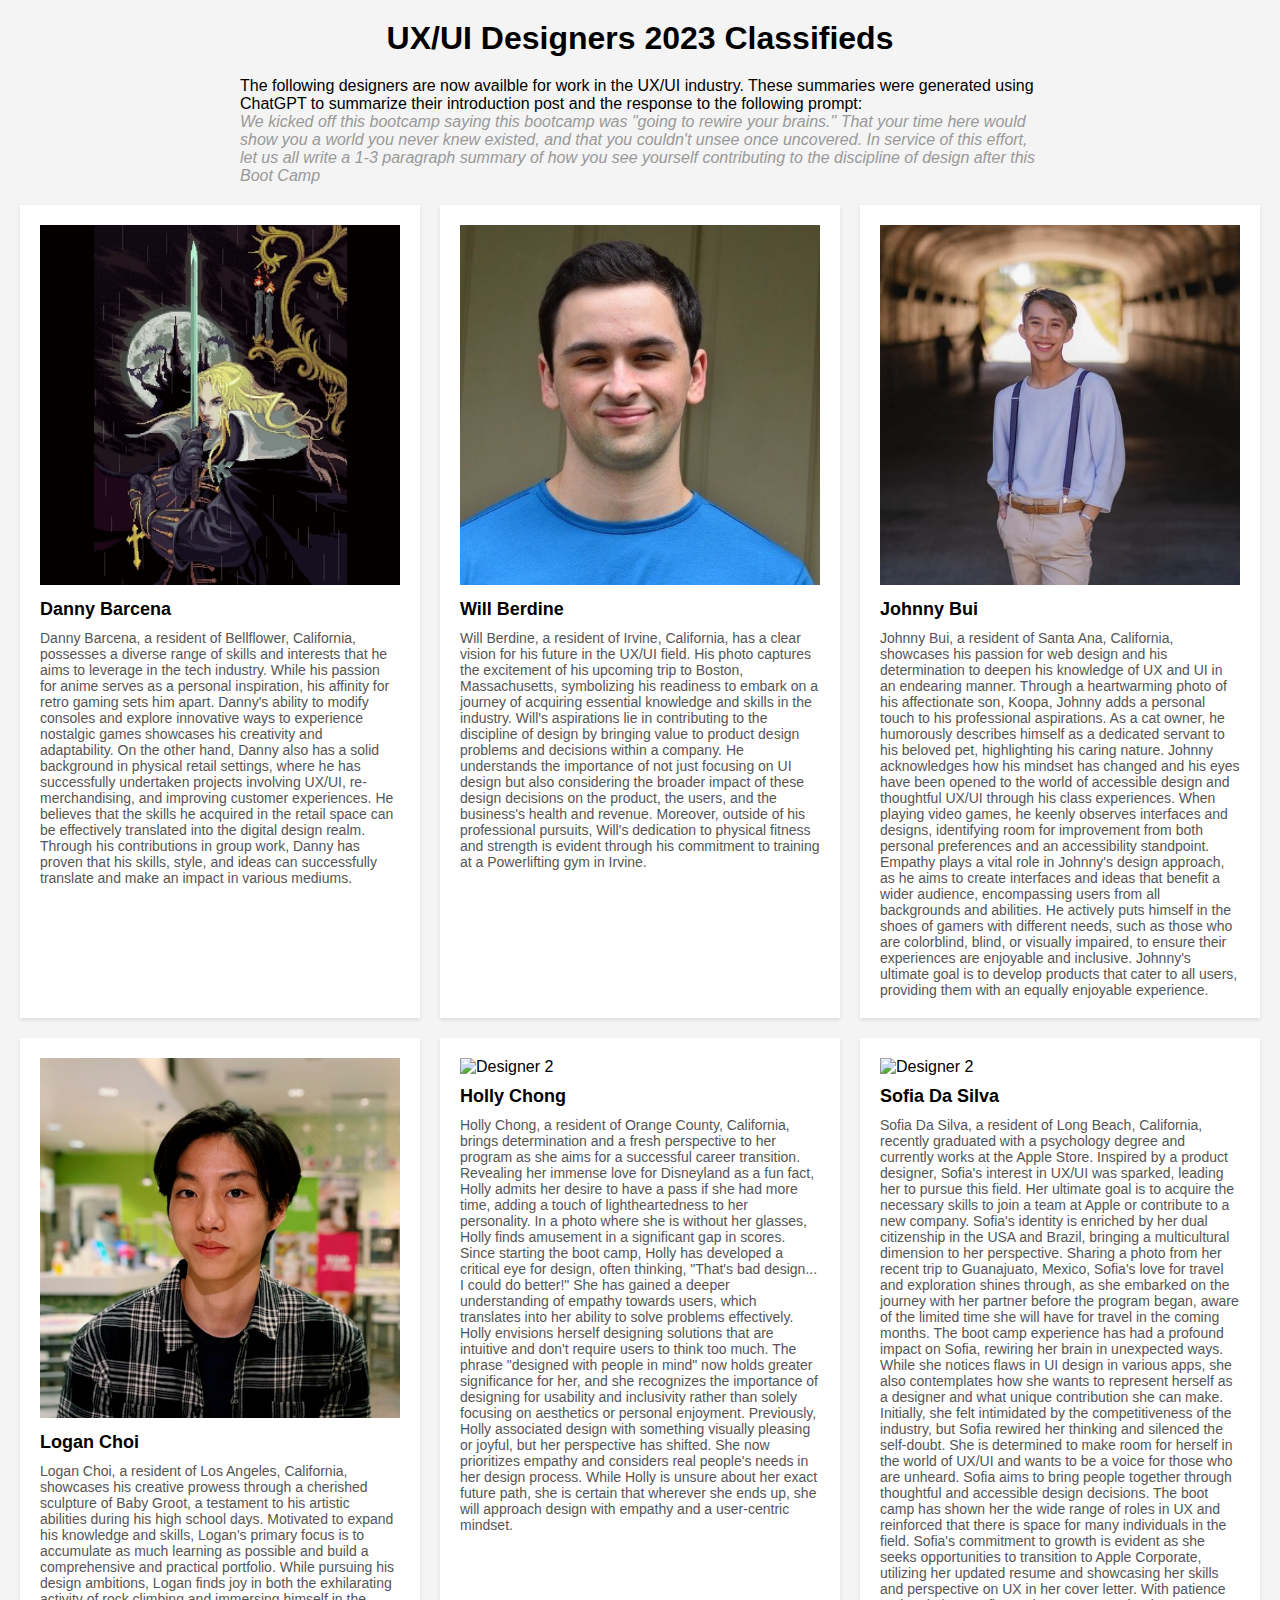
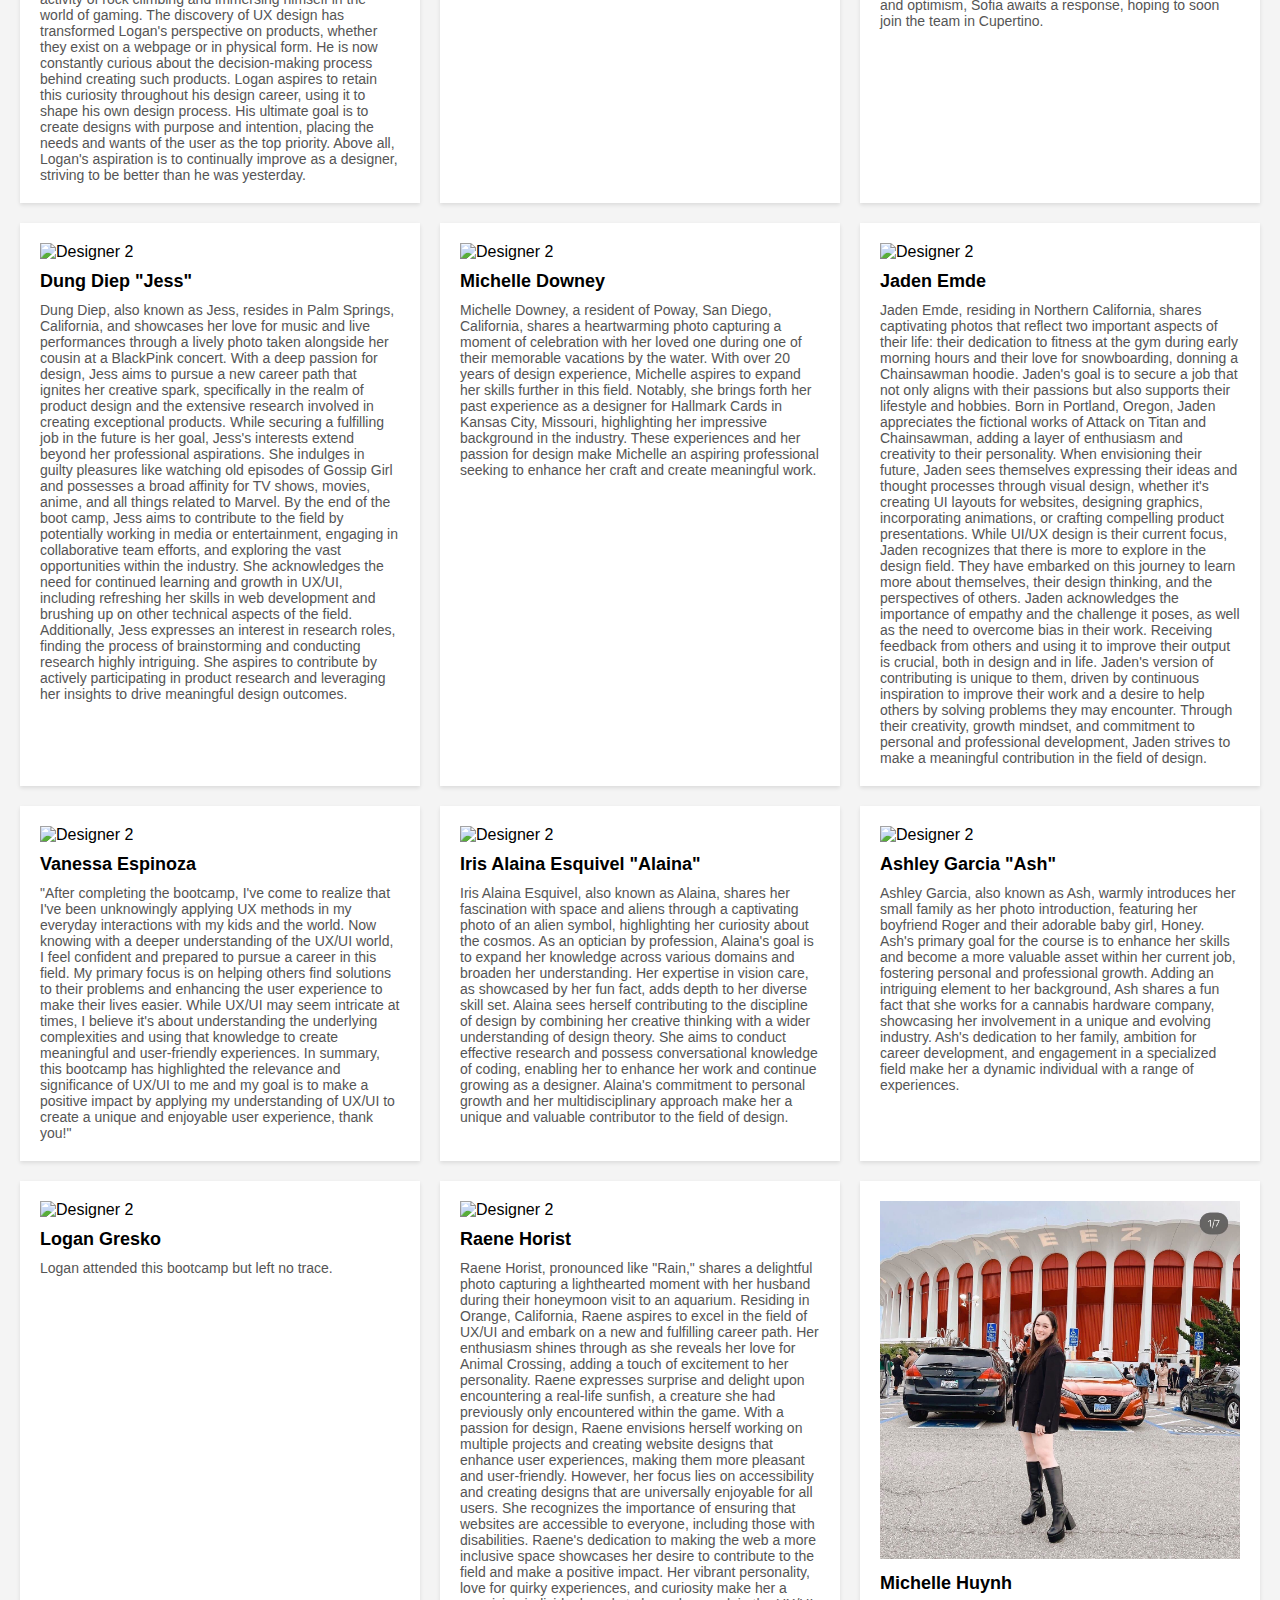
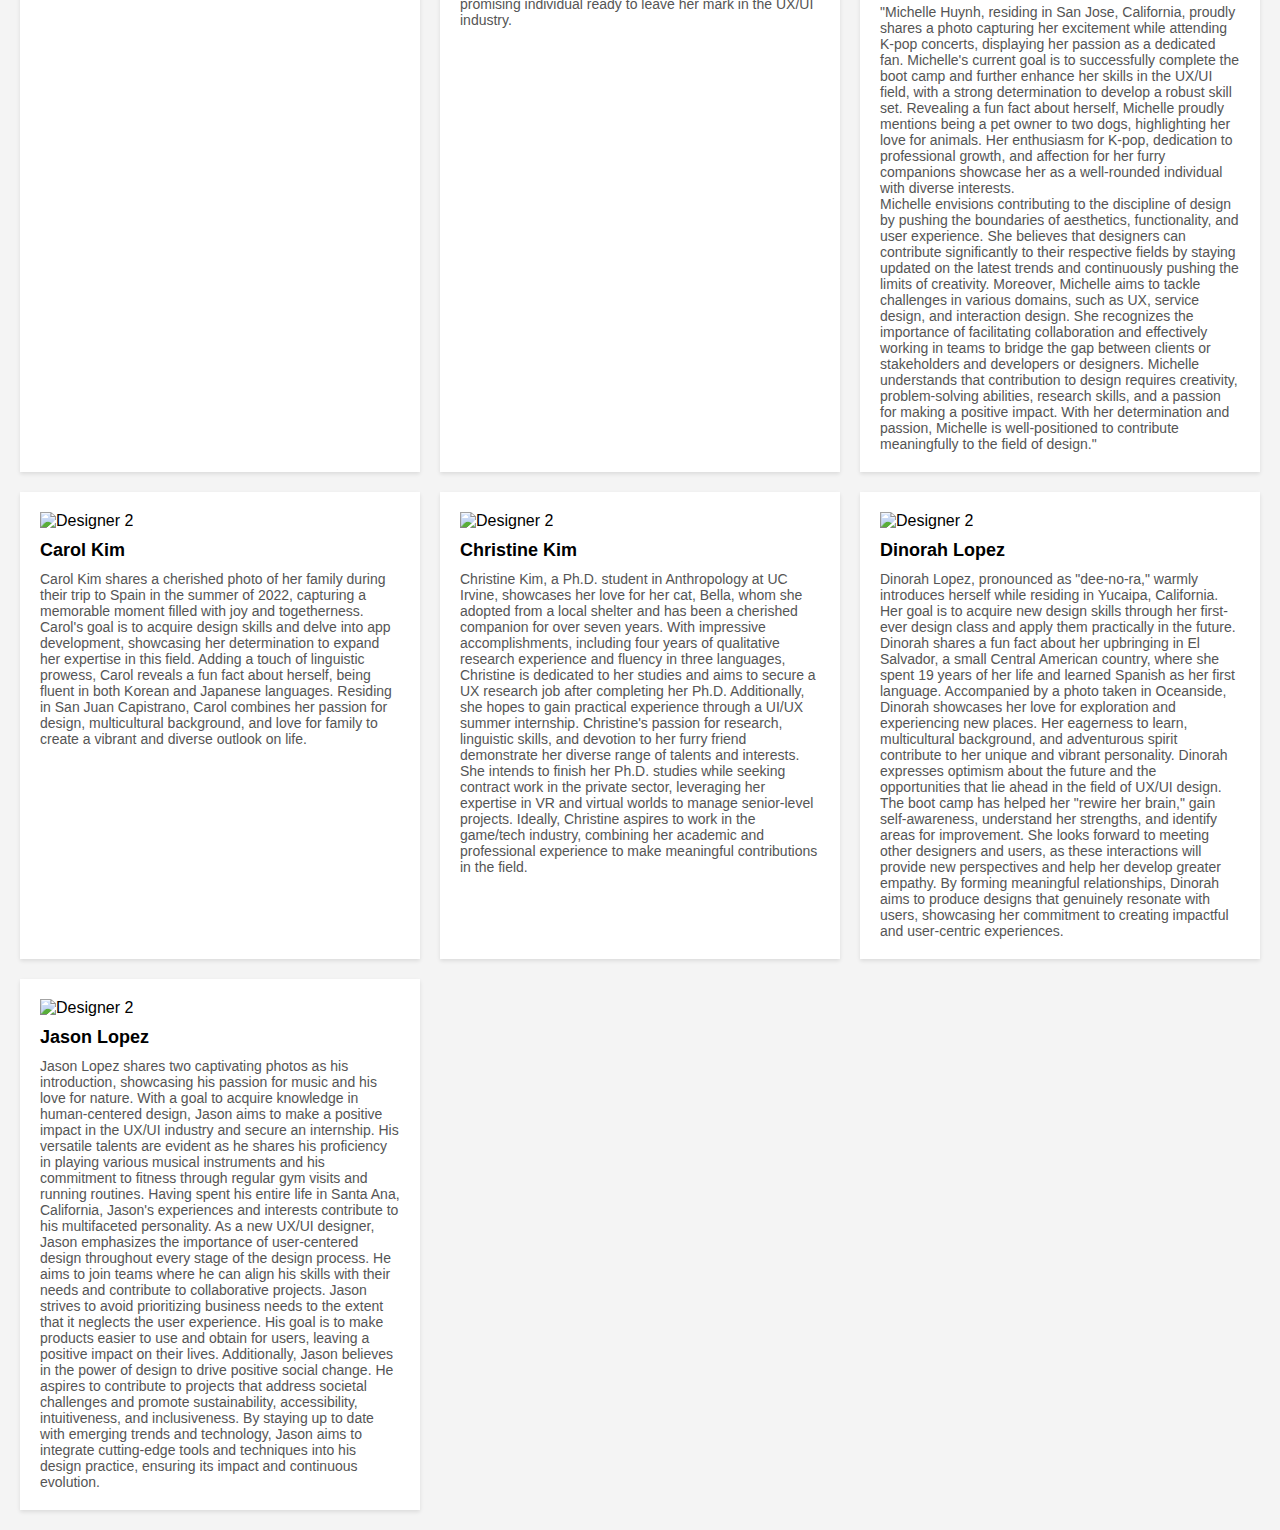
==== graduation-classifieds/index.html @ 35d1db4f "classifieds init" ====
<!DOCTYPE html>
<html>

<head>
    <title>New Designers Classifieds</title>
    <link rel="stylesheet" type="text/css" href="css/styles.css">
</head>

<body>
    <div class="classifieds">
        <h1>UX/UI Designers 2023 Classifieds</h1>
        <p>The following designers are now availble for work in the UX/UI industry. These summaries were generated using ChatGPT to summarize their introduction post and the response to the following prompt: </p>
        <blockquote>We kicked off this bootcamp saying this bootcamp was "going to rewire your brains." That your time here would show you a world you never knew existed, and that you couldn't unsee once uncovered.
            In service of this effort, let us all write a 1-3 paragraph summary of how you see yourself contributing to the discipline of design after this Boot Camp</blockquote>
        <div class="postings">
            <!-- Posting 1 -->
            <div class="posting">
                <img src="images/danny_b.jpeg" alt="Designer 1">
                <h2>Danny Barcena</h2>
                <p>Danny Barcena, a resident of Bellflower, California, possesses a diverse range of skills and
                    interests that he aims to leverage in the tech industry. While his passion for anime serves as a
                    personal inspiration, his affinity for retro gaming sets him apart. Danny's ability to modify
                    consoles and explore innovative ways to experience nostalgic games showcases his creativity and
                    adaptability. On the other hand, Danny also has a solid background in physical retail settings,
                    where he has successfully undertaken projects involving UX/UI, re-merchandising, and improving
                    customer experiences. He believes that the skills he acquired in the retail space can be effectively
                    translated into the digital design realm. Through his contributions in group work, Danny has proven
                    that his skills, style, and ideas can successfully translate and make an impact in various mediums.
                </p>
            </div>

            <!-- Posting 2 -->
            <div class="posting">
                <img src="images/277303609_10215877028798277_8106487892606312249_n.jpg" alt="Designer 2">
                <h2>Will Berdine </h2>
                <p>Will Berdine, a resident of Irvine, California, has a clear vision for his future in the UX/UI field.
                    His photo captures the excitement of his upcoming trip to Boston, Massachusetts, symbolizing his
                    readiness to embark on a journey of acquiring essential knowledge and skills in the industry. Will's
                    aspirations lie in contributing to the discipline of design by bringing value to product design
                    problems and decisions within a company. He understands the importance of not just focusing on UI
                    design but also considering the broader impact of these design decisions on the product, the users,
                    and the business's health and revenue. Moreover, outside of his professional pursuits, Will's
                    dedication to physical fitness and strength is evident through his commitment to training at a
                    Powerlifting gym in Irvine.</p>
            </div>

            <!-- Posting 2 -->
            <div class="posting">
                <img src="images/T04E3N8SAMA-U04L1NP69NU-a7b68cfb042e-512.jpeg" alt="Designer 2">
                <h2>Johnny Bui </h2>
                <p>Johnny Bui, a resident of Santa Ana, California, showcases his passion for web design and his
                    determination to deepen his knowledge of UX and UI in an endearing manner. Through a heartwarming
                    photo of his affectionate son, Koopa, Johnny adds a personal touch to his professional aspirations.
                    As a cat owner, he humorously describes himself as a dedicated servant to his beloved pet,
                    highlighting his caring nature. Johnny acknowledges how his mindset has changed and his eyes have
                    been opened to the world of accessible design and thoughtful UX/UI through his class experiences.
                    When playing video games, he keenly observes interfaces and designs, identifying room for
                    improvement from both personal preferences and an accessibility standpoint. Empathy plays a vital
                    role in Johnny's design approach, as he aims to create interfaces and ideas that benefit a wider
                    audience, encompassing users from all backgrounds and abilities. He actively puts himself in the
                    shoes of gamers with different needs, such as those who are colorblind, blind, or visually impaired,
                    to ensure their experiences are enjoyable and inclusive. Johnny's ultimate goal is to develop
                    products that cater to all users, providing them with an equally enjoyable experience.</p>
            </div>

            <!-- Posting  -->
            <div class="posting">
                <img src="images/logan_c.png" alt="Designer 2">
                <h2>Logan Choi </h2>
                <p>Logan Choi, a resident of Los Angeles, California, showcases his creative prowess through a cherished
                    sculpture of Baby Groot, a testament to his artistic abilities during his high school days.
                    Motivated to expand his knowledge and skills, Logan's primary focus is to accumulate as much
                    learning as possible and build a comprehensive and practical portfolio. While pursuing his design
                    ambitions, Logan finds joy in both the exhilarating activity of rock climbing and immersing himself
                    in the world of gaming. The discovery of UX design has transformed Logan's perspective on products,
                    whether they exist on a webpage or in physical form. He is now constantly curious about the
                    decision-making process behind creating such products. Logan aspires to retain this curiosity
                    throughout his design career, using it to shape his own design process. His ultimate goal is to
                    create designs with purpose and intention, placing the needs and wants of the user as the top
                    priority. Above all, Logan's aspiration is to continually improve as a designer, striving to be
                    better than he was yesterday.</p>
            </div>

            <!-- Posting  -->
            <div class="posting">
                <img src="https://ca.slack-edge.com/T04E3N8SAMA-U04J8SL0A6R-ae75e822c2b2-512" alt="Designer 2">
                <h2>Holly Chong </h2>
                <p>Holly Chong, a resident of Orange County, California, brings determination and a fresh perspective to
                    her program as she aims for a successful career transition. Revealing her immense love for
                    Disneyland as a fun fact, Holly admits her desire to have a pass if she had more time, adding a
                    touch of lightheartedness to her personality. In a photo where she is without her glasses, Holly
                    finds amusement in a significant gap in scores. Since starting the boot camp, Holly has developed a
                    critical eye for design, often thinking, "That's bad design... I could do better!" She has gained a
                    deeper understanding of empathy towards users, which translates into her ability to solve problems
                    effectively. Holly envisions herself designing solutions that are intuitive and don't require users
                    to think too much. The phrase "designed with people in mind" now holds greater significance for her,
                    and she recognizes the importance of designing for usability and inclusivity rather than solely
                    focusing on aesthetics or personal enjoyment. Previously, Holly associated design with something
                    visually pleasing or joyful, but her perspective has shifted. She now prioritizes empathy and
                    considers real people's needs in her design process. While Holly is unsure about her exact future
                    path, she is certain that wherever she ends up, she will approach design with empathy and a
                    user-centric mindset.</p>
            </div>

            <!-- Posting  -->
            <div class="posting">
                <img src="https://ca.slack-edge.com/T04E3N8SAMA-U04K5Q2E2Q6-4d43edca8fbd-512" alt="Designer 2">
                <h2>Sofia Da Silva </h2>
                <p>Sofia Da Silva, a resident of Long Beach, California, recently graduated with a psychology degree and
                    currently works at the Apple Store. Inspired by a product designer, Sofia's interest in UX/UI was
                    sparked, leading her to pursue this field. Her ultimate goal is to acquire the necessary skills to
                    join a team at Apple or contribute to a new company. Sofia's identity is enriched by her dual
                    citizenship in the USA and Brazil, bringing a multicultural dimension to her perspective. Sharing a
                    photo from her recent trip to Guanajuato, Mexico, Sofia's love for travel and exploration shines
                    through, as she embarked on the journey with her partner before the program began, aware of the
                    limited time she will have for travel in the coming months. The boot camp experience has had a
                    profound impact on Sofia, rewiring her brain in unexpected ways. While she notices flaws in UI
                    design in various apps, she also contemplates how she wants to represent herself as a designer and
                    what unique contribution she can make. Initially, she felt intimidated by the competitiveness of the
                    industry, but Sofia rewired her thinking and silenced the self-doubt. She is determined to make room
                    for herself in the world of UX/UI and wants to be a voice for those who are unheard. Sofia aims to
                    bring people together through thoughtful and accessible design decisions. The boot camp has shown
                    her the wide range of roles in UX and reinforced that there is space for many individuals in the
                    field. Sofia's commitment to growth is evident as she seeks opportunities to transition to Apple
                    Corporate, utilizing her updated resume and showcasing her skills and perspective on UX in her cover
                    letter. With patience and optimism, Sofia awaits a response, hoping to soon join the team in
                    Cupertino.</p>
            </div>


            <!-- Posting  -->
            <div class="posting">
                <img src="https://ca.slack-edge.com/T04E3N8SAMA-U04K1M2N5EF-02f72b51a0a2-512" alt="Designer 2">
                <h2>Dung Diep "Jess" </h2>
                <p>Dung Diep, also known as Jess, resides in Palm Springs, California, and showcases her love for music
                    and live performances through a lively photo taken alongside her cousin at a BlackPink concert. With
                    a deep passion for design, Jess aims to pursue a new career path that ignites her creative spark,
                    specifically in the realm of product design and the extensive research involved in creating
                    exceptional products. While securing a fulfilling job in the future is her goal, Jess's interests
                    extend beyond her professional aspirations. She indulges in guilty pleasures like watching old
                    episodes of Gossip Girl and possesses a broad affinity for TV shows, movies, anime, and all things
                    related to Marvel. By the end of the boot camp, Jess aims to contribute to the field by potentially
                    working in media or entertainment, engaging in collaborative team efforts, and exploring the vast
                    opportunities within the industry. She acknowledges the need for continued learning and growth in
                    UX/UI, including refreshing her skills in web development and brushing up on other technical aspects
                    of the field. Additionally, Jess expresses an interest in research roles, finding the process of
                    brainstorming and conducting research highly intriguing. She aspires to contribute by actively
                    participating in product research and leveraging her insights to drive meaningful design outcomes.
                </p>
            </div>

            <!-- Posting  -->
            <div class="posting">
                <img src="https://ca.slack-edge.com/T04E3N8SAMA-U04KEK867GC-ade0d4ac8176-512" alt="Designer 2">
                <h2>Michelle Downey </h2>
                <p>Michelle Downey, a resident of Poway, San Diego, California, shares a heartwarming photo capturing a
                    moment of celebration with her loved one during one of their memorable vacations by the water. With
                    over 20 years of design experience, Michelle aspires to expand her skills further in this field.
                    Notably, she brings forth her past experience as a designer for Hallmark Cards in Kansas City,
                    Missouri, highlighting her impressive background in the industry. These experiences and her passion
                    for design make Michelle an aspiring professional seeking to enhance her craft and create meaningful
                    work.
                </p>
            </div>

            <!-- Posting  -->
            <div class="posting">
                <img src="https://ca.slack-edge.com/T04E3N8SAMA-U04L25Q82JU-8d16ee8a842a-512" alt="Designer 2">
                <h2>Jaden Emde </h2>
                <p>Jaden Emde, residing in Northern California, shares captivating photos that reflect two important
                    aspects of their life: their dedication to fitness at the gym during early morning hours and their
                    love for snowboarding, donning a Chainsawman hoodie. Jaden's goal is to secure a job that not only
                    aligns with their passions but also supports their lifestyle and hobbies. Born in Portland, Oregon,
                    Jaden appreciates the fictional works of Attack on Titan and Chainsawman, adding a layer of
                    enthusiasm and creativity to their personality. When envisioning their future, Jaden sees themselves
                    expressing their ideas and thought processes through visual design, whether it's creating UI layouts
                    for websites, designing graphics, incorporating animations, or crafting compelling product
                    presentations. While UI/UX design is their current focus, Jaden recognizes that there is more to
                    explore in the design field. They have embarked on this journey to learn more about themselves,
                    their design thinking, and the perspectives of others. Jaden acknowledges the importance of empathy
                    and the challenge it poses, as well as the need to overcome bias in their work. Receiving feedback
                    from others and using it to improve their output is crucial, both in design and in life. Jaden's
                    version of contributing is unique to them, driven by continuous inspiration to improve their work
                    and a desire to help others by solving problems they may encounter. Through their creativity, growth
                    mindset, and commitment to personal and professional development, Jaden strives to make a meaningful
                    contribution in the field of design.
                </p>
            </div>

            <!-- Posting  -->
            <div class="posting">
                <img src="https://ca.slack-edge.com/T04E3N8SAMA-U04JWG0NSTZ-383a62764132-512" alt="Designer 2">
                <h2>Vanessa Espinoza </h2>
                <p>"After completing the bootcamp, I've come to realize that I've been unknowingly applying UX methods
                    in my everyday interactions with my kids and the world. Now knowing with a deeper understanding of
                    the UX/UI world, I feel confident and prepared to pursue a career in this field.
                    My primary focus is on helping others find solutions to their problems and enhancing the user
                    experience to make their lives easier. While UX/UI may seem intricate at times, I believe it's about
                    understanding the underlying complexities and using that knowledge to create meaningful and
                    user-friendly experiences.
                    In summary, this bootcamp has highlighted the relevance and significance of UX/UI to me and my goal
                    is to make a positive impact by applying my understanding of UX/UI to create a unique and enjoyable
                    user experience, thank you!"
                </p>
            </div>


            <!-- Posting  -->
            <div class="posting">
                <img src="https://ca.slack-edge.com/T04E3N8SAMA-U04JGKLJQJF-4f21c5ea0a7f-512" alt="Designer 2">
                <h2>Iris Alaina Esquivel "Alaina"</h2>
                <p>Iris Alaina Esquivel, also known as Alaina, shares her fascination with space and aliens through a
                    captivating photo of an alien symbol, highlighting her curiosity about the cosmos. As an optician by
                    profession, Alaina's goal is to expand her knowledge across various domains and broaden her
                    understanding. Her expertise in vision care, as showcased by her fun fact, adds depth to her diverse
                    skill set. Alaina sees herself contributing to the discipline of design by combining her creative
                    thinking with a wider understanding of design theory. She aims to conduct effective research and
                    possess conversational knowledge of coding, enabling her to enhance her work and continue growing as
                    a designer. Alaina's commitment to personal growth and her multidisciplinary approach make her a
                    unique and valuable contributor to the field of design.
                </p>
            </div>


            <!-- Posting  -->
            <div class="posting">
                <img src="https://ca.slack-edge.com/T04E3N8SAMA-U04JJSY3C66-8ae5c54b9aad-512" alt="Designer 2">
                <h2>Ashley Garcia "Ash"</h2>
                <p>Ashley Garcia, also known as Ash, warmly introduces her small family as her photo introduction,
                    featuring her boyfriend Roger and their adorable baby girl, Honey. Ash's primary goal for the course
                    is to enhance her skills and become a more valuable asset within her current job, fostering personal
                    and professional growth. Adding an intriguing element to her background, Ash shares a fun fact that
                    she works for a cannabis hardware company, showcasing her involvement in a unique and evolving
                    industry. Ash's dedication to her family, ambition for career development, and engagement in a
                    specialized field make her a dynamic individual with a range of experiences.
                </p>
            </div>



            <!-- Posting  -->
            <div class="posting">
                <img src="https://ca.slack-edge.com/T04E3N8SAMA-U04JZKR2V1U-ge1b0edd1169-512" alt="Designer 2">
                <h2>Logan Gresko </h2>
                <p>Logan attended this bootcamp but left no trace.
                </p>
            </div>


            <!-- Posting  -->
            <div class="posting">
                <img src="https://ca.slack-edge.com/T04E3N8SAMA-U04JN89GXJ9-27b93a1d5408-512" alt="Designer 2">
                <h2>Raene Horist </h2>
                <p>Raene Horist, pronounced like "Rain," shares a delightful photo capturing a lighthearted moment with
                    her husband during their honeymoon visit to an aquarium. Residing in Orange, California, Raene
                    aspires to excel in the field of UX/UI and embark on a new and fulfilling career path. Her
                    enthusiasm shines through as she reveals her love for Animal Crossing, adding a touch of excitement
                    to her personality. Raene expresses surprise and delight upon encountering a real-life sunfish, a
                    creature she had previously only encountered within the game. With a passion for design, Raene
                    envisions herself working on multiple projects and creating website designs that enhance user
                    experiences, making them more pleasant and user-friendly. However, her focus lies on accessibility
                    and creating designs that are universally enjoyable for all users. She recognizes the importance of
                    ensuring that websites are accessible to everyone, including those with disabilities. Raene's
                    dedication to making the web a more inclusive space showcases her desire to contribute to the field
                    and make a positive impact. Her vibrant personality, love for quirky experiences, and curiosity make
                    her a promising individual ready to leave her mark in the UX/UI industry.
                </p>
            </div>


            <!-- Posting  -->
            <div class="posting">
                <img src="images/michelle_h.jpeg" alt="Designer 2">
                <h2>Michelle Huynh </h2>
                <p>"Michelle Huynh, residing in San Jose, California, proudly shares a photo capturing her excitement
                    while attending K-pop concerts, displaying her passion as a dedicated fan. Michelle's current goal
                    is to successfully complete the boot camp and further enhance her skills in the UX/UI field, with a
                    strong determination to develop a robust skill set. Revealing a fun fact about herself, Michelle
                    proudly mentions being a pet owner to two dogs, highlighting her love for animals. Her enthusiasm
                    for K-pop, dedication to professional growth, and affection for her furry companions showcase her as
                    a well-rounded individual with diverse interests.</p>

                <p>Michelle envisions contributing to the discipline of design by pushing the boundaries of aesthetics,
                    functionality, and user experience. She believes that designers can contribute significantly to
                    their respective fields by staying updated on the latest trends and continuously pushing the limits
                    of creativity. Moreover, Michelle aims to tackle challenges in various domains, such as UX, service
                    design, and interaction design. She recognizes the importance of facilitating collaboration and
                    effectively working in teams to bridge the gap between clients or stakeholders and developers or
                    designers. Michelle understands that contribution to design requires creativity, problem-solving
                    abilities, research skills, and a passion for making a positive impact. With her determination and
                    passion, Michelle is well-positioned to contribute meaningfully to the field of design."
                </p>
            </div>


            <!-- Posting  -->
            <div class="posting">
                <img src="https://ca.slack-edge.com/T04E3N8SAMA-U04K675HVT5-786a3790fe21-512" alt="Designer 2">
                <h2>Carol Kim </h2>
                <p>Carol Kim shares a cherished photo of her family during their trip to Spain in the summer of 2022,
                    capturing a memorable moment filled with joy and togetherness. Carol's goal is to acquire design
                    skills and delve into app development, showcasing her determination to expand her expertise in this
                    field. Adding a touch of linguistic prowess, Carol reveals a fun fact about herself, being fluent in
                    both Korean and Japanese languages. Residing in San Juan Capistrano, Carol combines her passion for
                    design, multicultural background, and love for family to create a vibrant and diverse outlook on
                    life.
                </p>
            </div>



            <!-- Posting  -->
            <div class="posting">
                <img src="https://ca.slack-edge.com/T04E3N8SAMA-U04JJ2UURT8-3aeec0cf629c-512" alt="Designer 2">
                <h2>Christine Kim </h2>
                <p>Christine Kim, a Ph.D. student in Anthropology at UC Irvine, showcases her love for her cat, Bella,
                    whom she adopted from a local shelter and has been a cherished companion for over seven years. With
                    impressive accomplishments, including four years of qualitative research experience and fluency in
                    three languages, Christine is dedicated to her studies and aims to secure a UX research job after
                    completing her Ph.D. Additionally, she hopes to gain practical experience through a UI/UX summer
                    internship. Christine's passion for research, linguistic skills, and devotion to her furry friend
                    demonstrate her diverse range of talents and interests. She intends to finish her Ph.D. studies
                    while seeking contract work in the private sector, leveraging her expertise in VR and virtual worlds
                    to manage senior-level projects. Ideally, Christine aspires to work in the game/tech industry,
                    combining her academic and professional experience to make meaningful contributions in the field.
                </p>
            </div>


            <!-- Posting  -->
            <div class="posting">
                <img src="https://ca.slack-edge.com/T04E3N8SAMA-U04J52XUWP8-412720629a4e-512" alt="Designer 2">
                <h2>Dinorah Lopez </h2>
                <p>Dinorah Lopez, pronounced as "dee-no-ra," warmly introduces herself while residing in Yucaipa,
                    California. Her goal is to acquire new design skills through her first-ever design class and apply
                    them practically in the future. Dinorah shares a fun fact about her upbringing in El Salvador, a
                    small Central American country, where she spent 19 years of her life and learned Spanish as her
                    first language. Accompanied by a photo taken in Oceanside, Dinorah showcases her love for
                    exploration and experiencing new places. Her eagerness to learn, multicultural background, and
                    adventurous spirit contribute to her unique and vibrant personality. Dinorah expresses optimism
                    about the future and the opportunities that lie ahead in the field of UX/UI design. The boot camp
                    has helped her "rewire her brain," gain self-awareness, understand her strengths, and identify areas
                    for improvement. She looks forward to meeting other designers and users, as these interactions will
                    provide new perspectives and help her develop greater empathy. By forming meaningful relationships,
                    Dinorah aims to produce designs that genuinely resonate with users, showcasing her commitment to
                    creating impactful and user-centric experiences.
                </p>
            </div>

             <!-- Posting  -->
             <div class="posting">
                <img src="https://ca.slack-edge.com/T04E3N8SAMA-U04JBR4E5U3-babae0b5ad58-512" alt="Designer 2">
                <h2>Jason Lopez </h2>
                <p>Jason Lopez shares two captivating photos as his introduction, showcasing his passion for music and his love for nature. With a goal to acquire knowledge in human-centered design, Jason aims to make a positive impact in the UX/UI industry and secure an internship. His versatile talents are evident as he shares his proficiency in playing various musical instruments and his commitment to fitness through regular gym visits and running routines. Having spent his entire life in Santa Ana, California, Jason's experiences and interests contribute to his multifaceted personality. As a new UX/UI designer, Jason emphasizes the importance of user-centered design throughout every stage of the design process. He aims to join teams where he can align his skills with their needs and contribute to collaborative projects. Jason strives to avoid prioritizing business needs to the extent that it neglects the user experience. His goal is to make products easier to use and obtain for users, leaving a positive impact on their lives. Additionally, Jason believes in the power of design to drive positive social change. He aspires to contribute to projects that address societal challenges and promote sustainability, accessibility, intuitiveness, and inclusiveness. By staying up to date with emerging trends and technology, Jason aims to integrate cutting-edge tools and techniques into his design practice, ensuring its impact and continuous evolution.
                </p>
            </div>


            <!-- Repeat the above structure for the remaining postings -->

        </div>
    </div>
</body>

</html>
---- graduation-classifieds/css/styles.css ----
/* Reset default margin and padding */
body, h1, h2, p {
    margin: 0;
    padding: 0;
  }
  
  /* Styling for the classified section */
  .classifieds {
    max-width: 1400px;
    margin: 0 auto;
    padding: 20px;
    font-family: Arial, sans-serif;
    background-color: #f4f4f4;
  }

  .classifieds p,blockquote {
    max-width: 800px;
    text-align: left;
    margin: 0 auto;
    
  }

  blockquote {
      color:#999;
      font-style:italic;
      padding-bottom:20px;
  }
  
  h1 {
    text-align: center;
    margin-bottom: 20px;
  }
  
  .postings {
    display: grid;
    grid-template-columns: repeat(auto-fill, minmax(300px, 1fr));
    grid-gap: 20px;
  }
  
  .posting {
    background-color: #ffffff;
    padding: 20px;
    box-shadow: 0 2px 4px rgba(0, 0, 0, 0.1);
  }
  
  .posting img {
    max-width: 100%;
    height: auto;
    margin-bottom: 10px;
  }
  
  .posting h2 {
    font-size: 18px;
    margin-bottom: 10px;
  }
  
  .posting p {
    text-align:left;
    padding:0;
    font-size: 14px;
    color: #555555;
  }
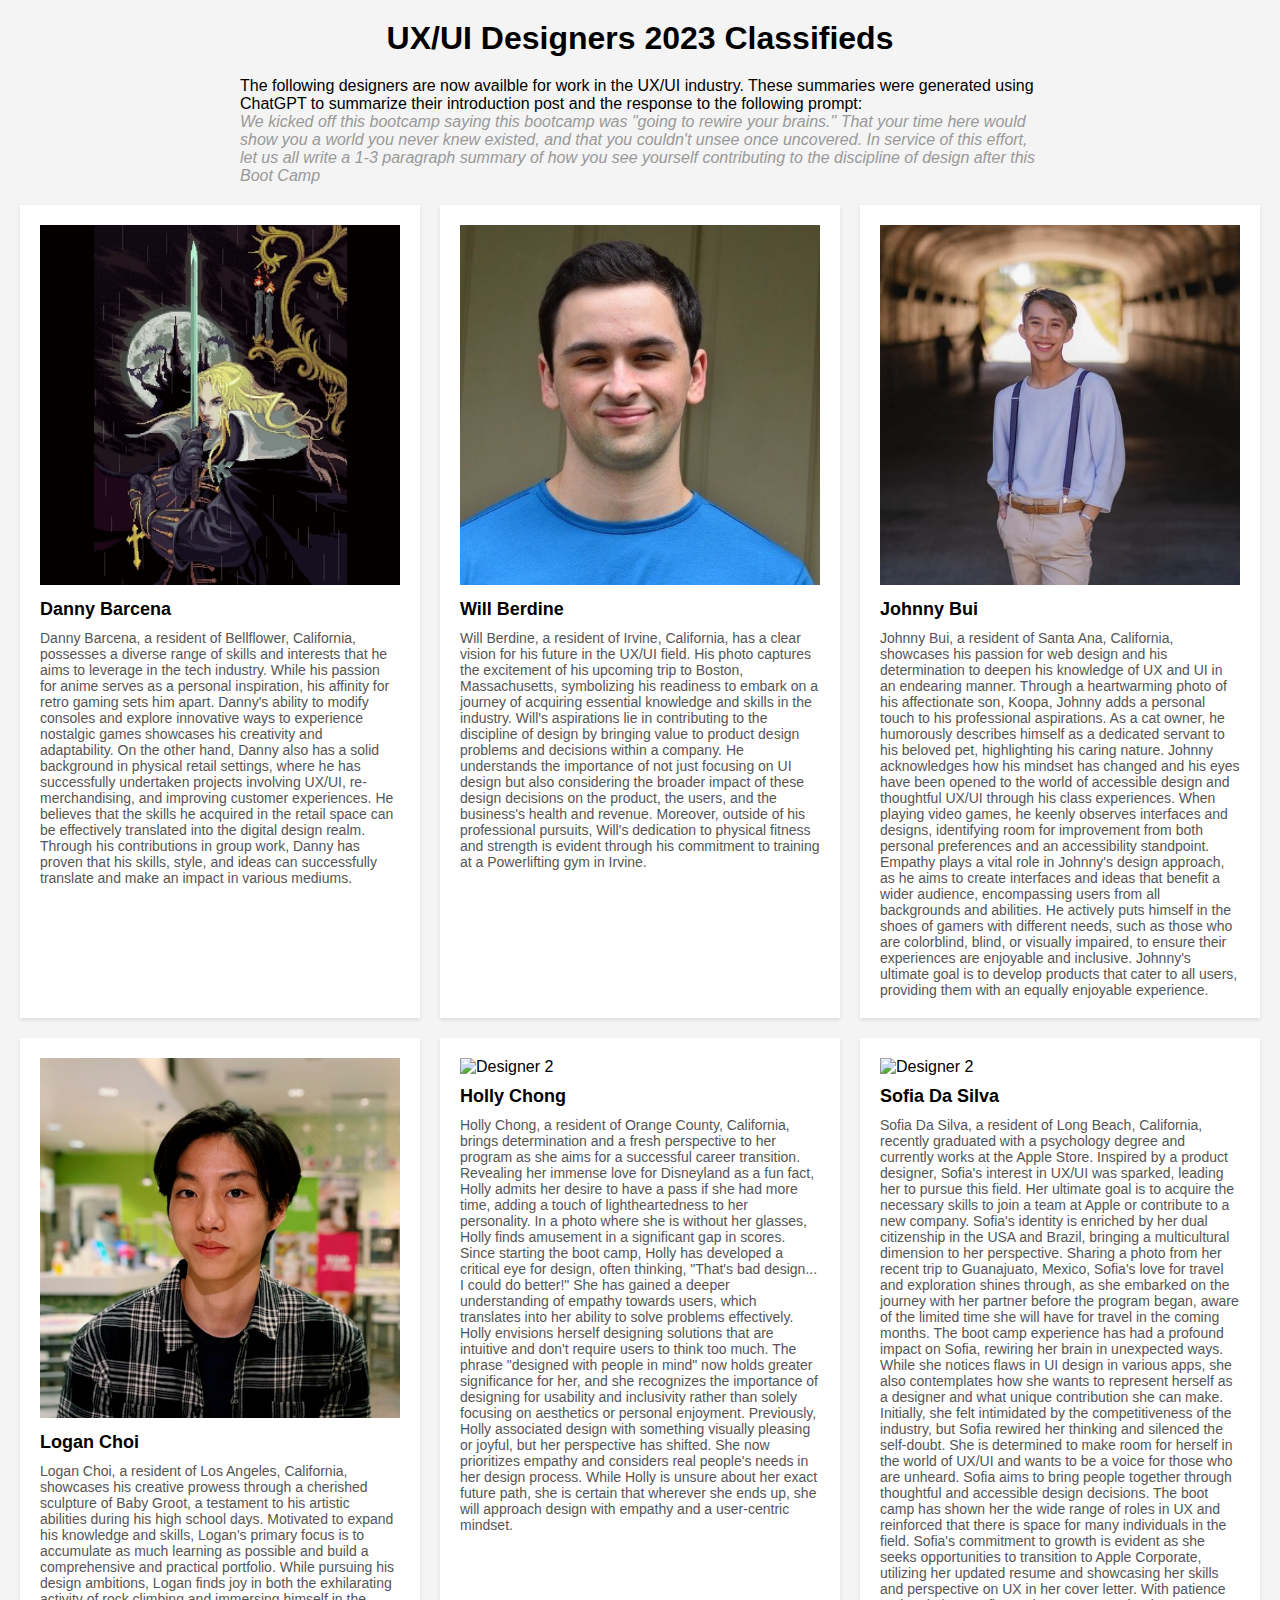
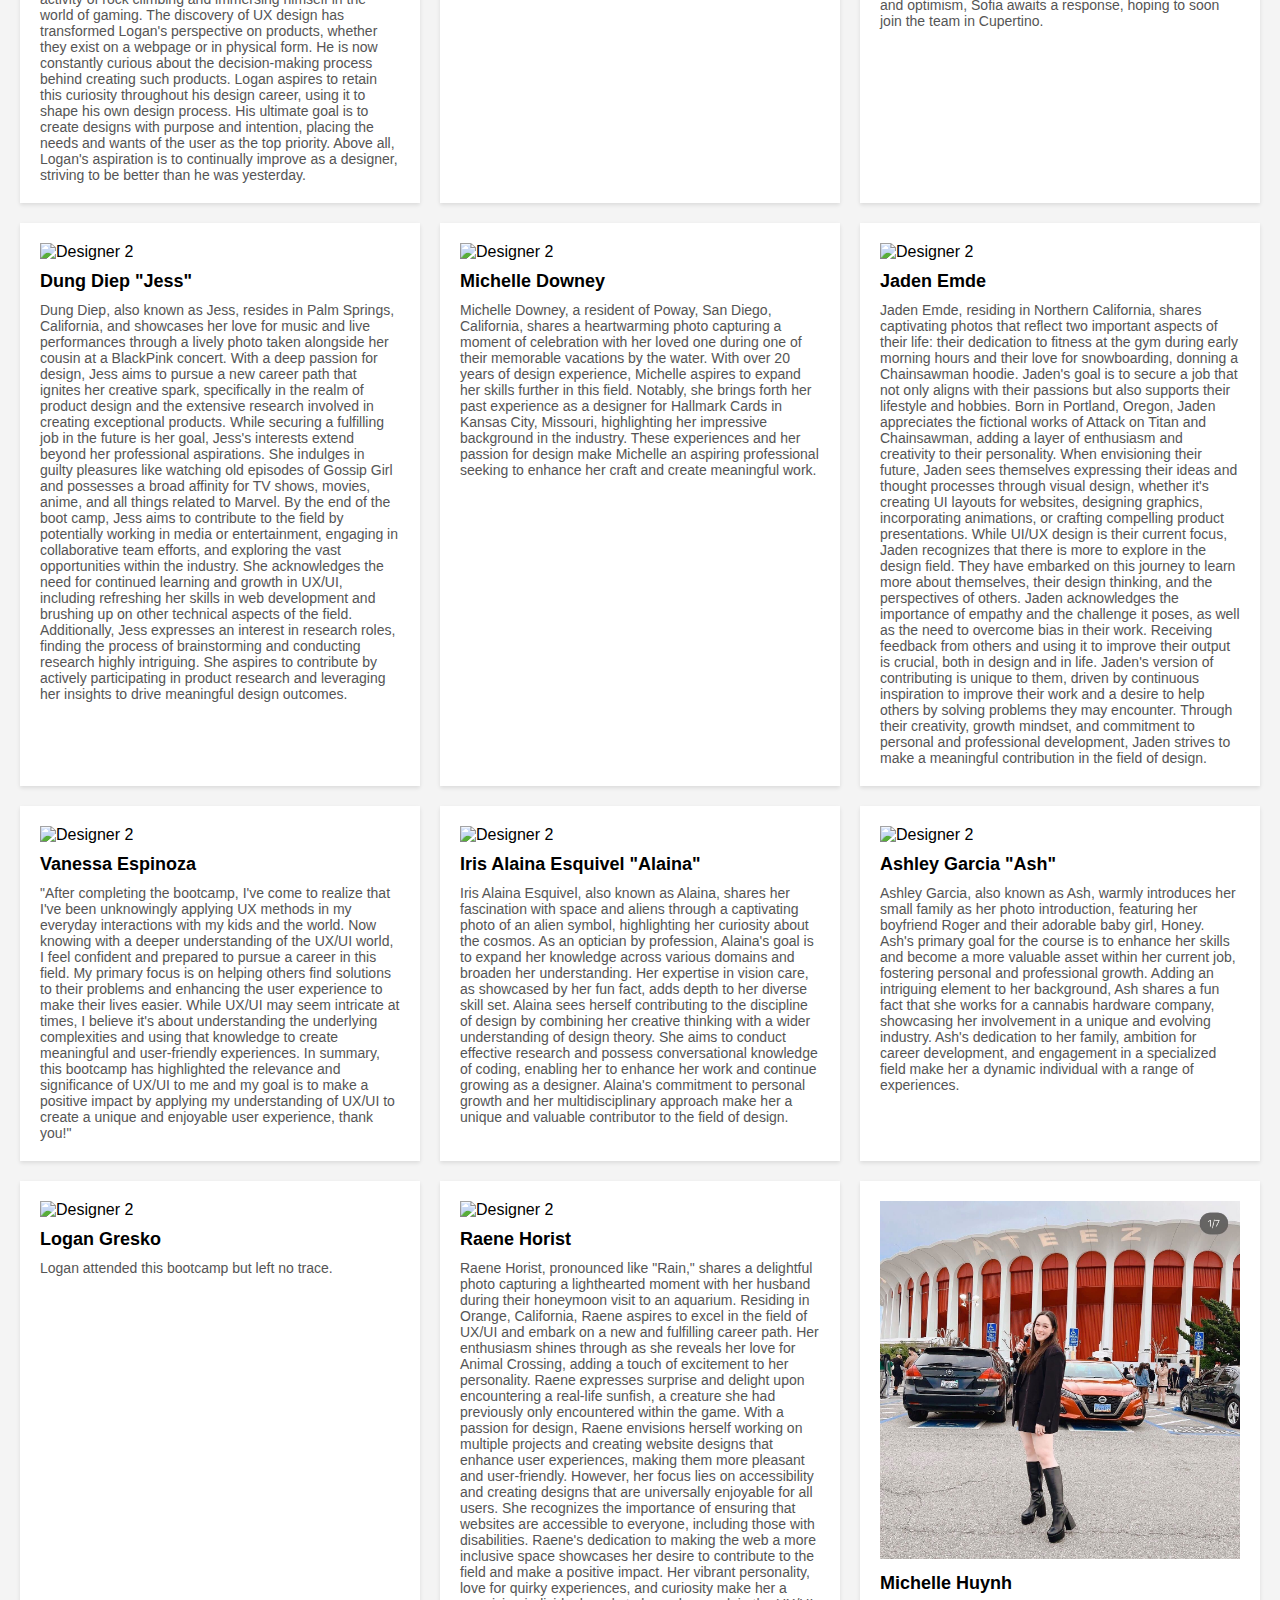
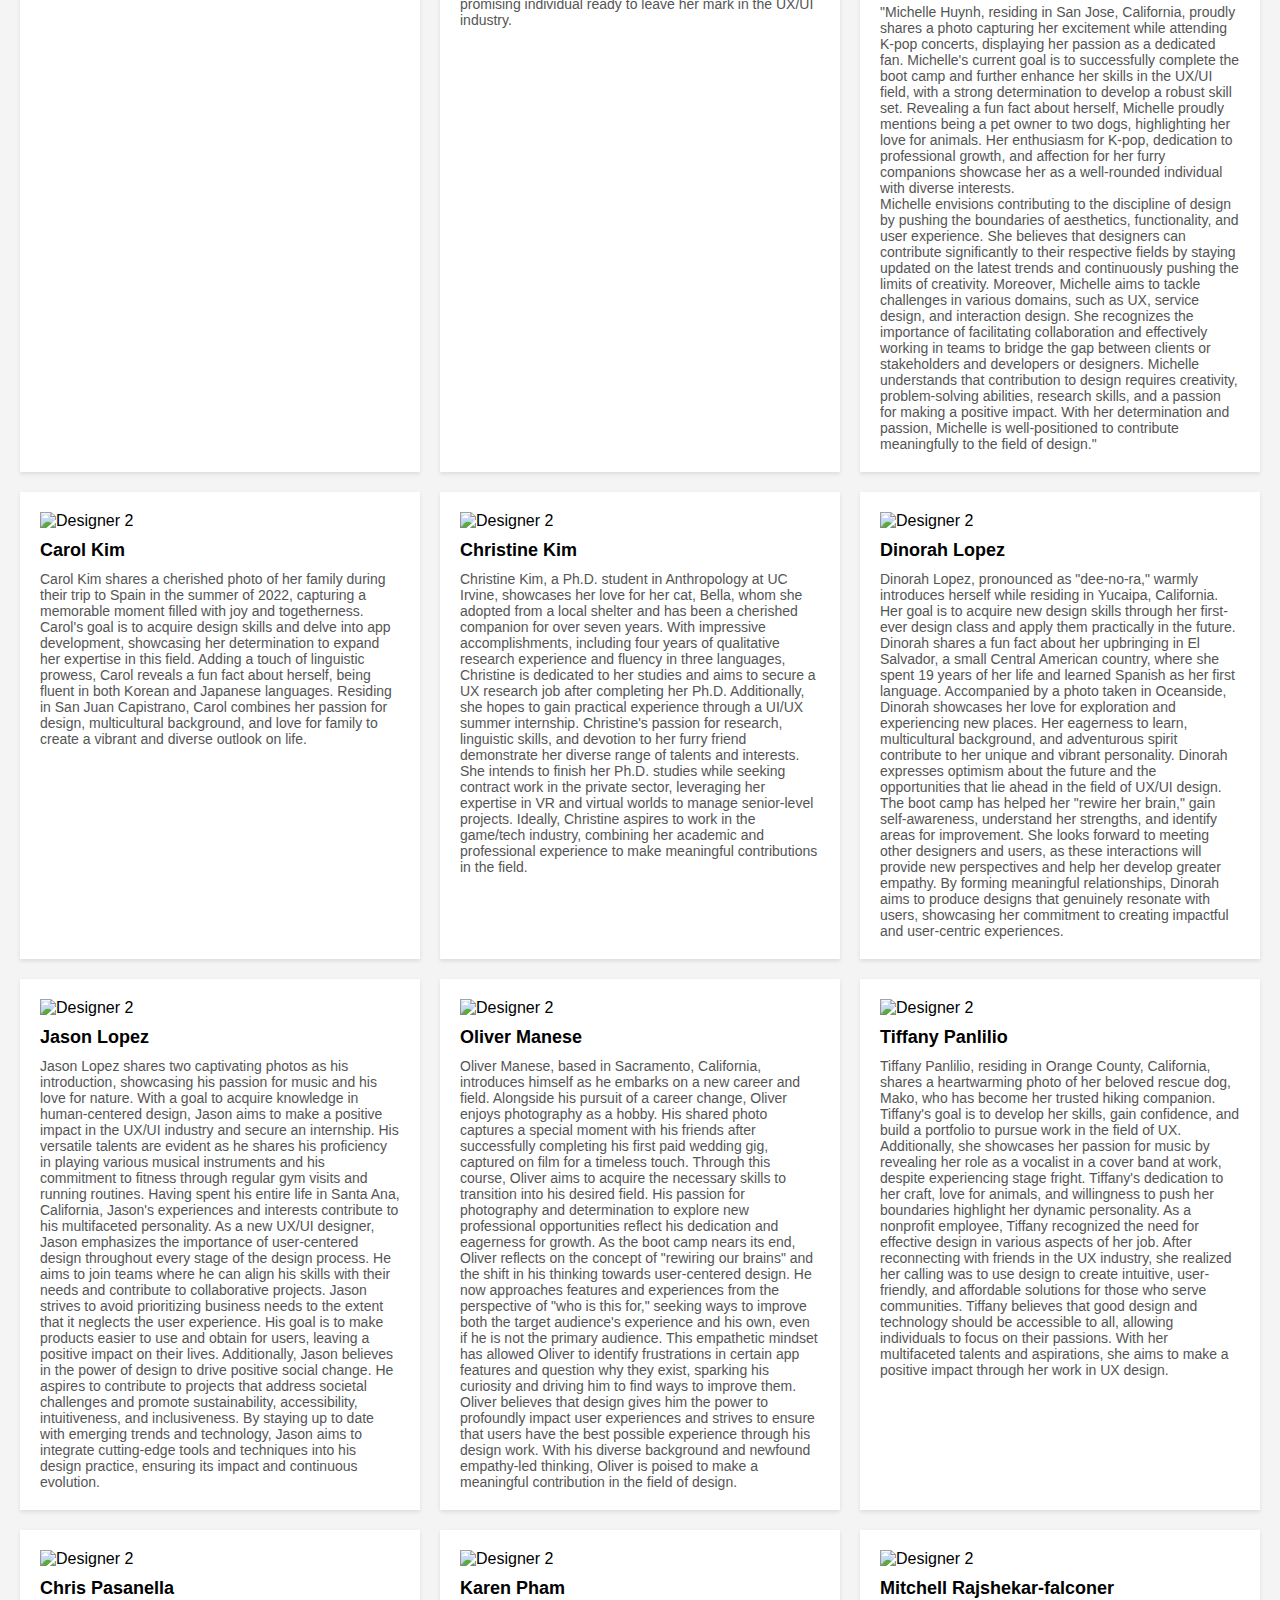
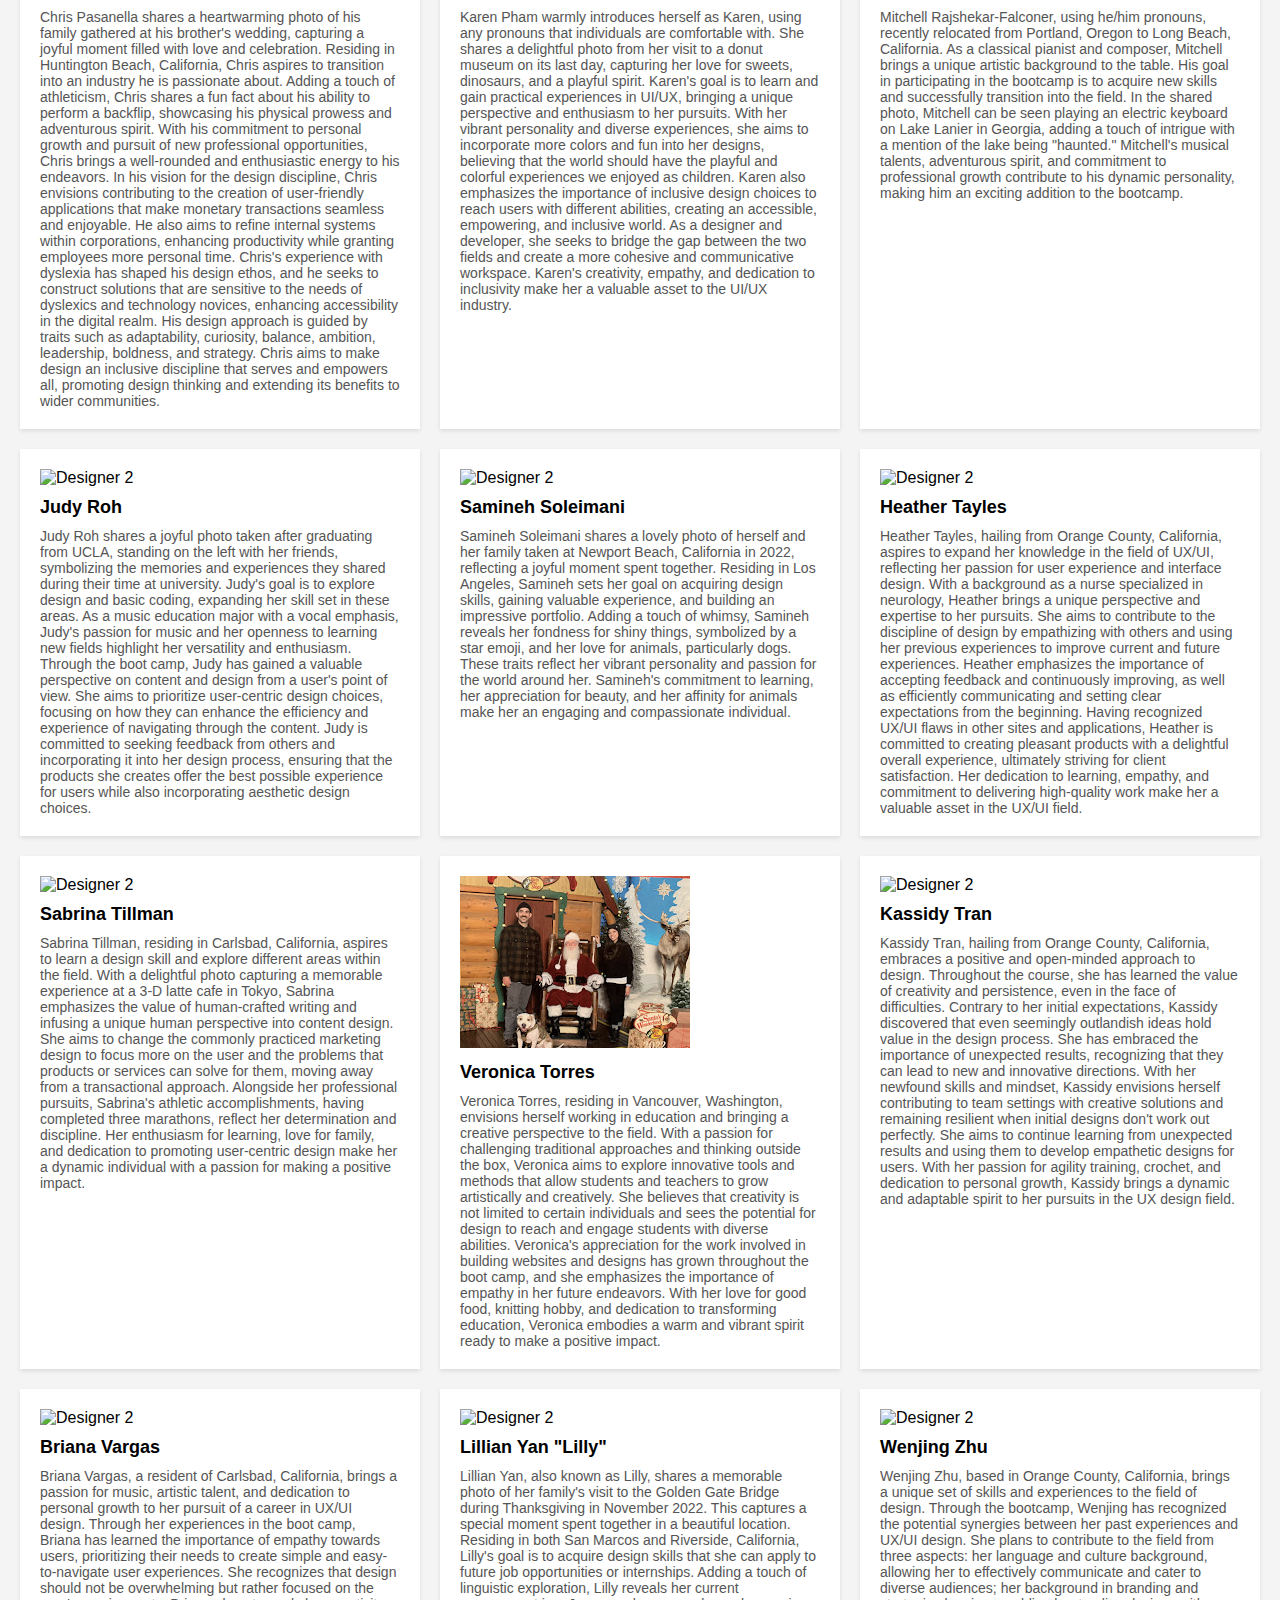
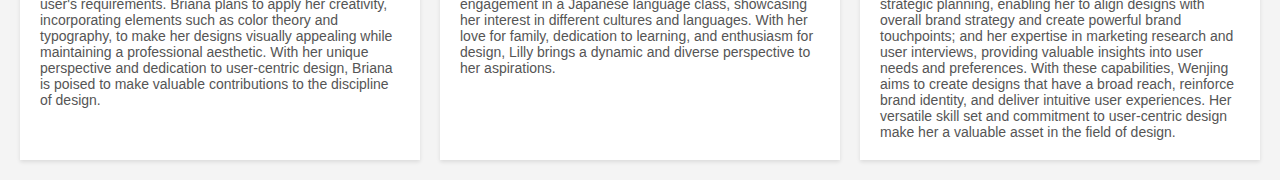
==== commit 662545c0: "full class added" ====
--- a/graduation-classifieds/index.html
+++ b/graduation-classifieds/index.html
@@ -9,9 +9,12 @@
 <body>
     <div class="classifieds">
         <h1>UX/UI Designers 2023 Classifieds</h1>
-        <p>The following designers are now availble for work in the UX/UI industry. These summaries were generated using ChatGPT to summarize their introduction post and the response to the following prompt: </p>
-        <blockquote>We kicked off this bootcamp saying this bootcamp was "going to rewire your brains." That your time here would show you a world you never knew existed, and that you couldn't unsee once uncovered.
-            In service of this effort, let us all write a 1-3 paragraph summary of how you see yourself contributing to the discipline of design after this Boot Camp</blockquote>
+        <p>The following designers are now availble for work in the UX/UI industry. These summaries were generated using
+            ChatGPT to summarize their introduction post and the response to the following prompt: </p>
+        <blockquote>We kicked off this bootcamp saying this bootcamp was "going to rewire your brains." That your time
+            here would show you a world you never knew existed, and that you couldn't unsee once uncovered.
+            In service of this effort, let us all write a 1-3 paragraph summary of how you see yourself contributing to
+            the discipline of design after this Boot Camp</blockquote>
         <div class="postings">
             <!-- Posting 1 -->
             <div class="posting">
@@ -347,11 +350,267 @@
                 </p>
             </div>
 
-             <!-- Posting  -->
-             <div class="posting">
+            <!-- Posting  -->
+            <div class="posting">
                 <img src="https://ca.slack-edge.com/T04E3N8SAMA-U04JBR4E5U3-babae0b5ad58-512" alt="Designer 2">
                 <h2>Jason Lopez </h2>
-                <p>Jason Lopez shares two captivating photos as his introduction, showcasing his passion for music and his love for nature. With a goal to acquire knowledge in human-centered design, Jason aims to make a positive impact in the UX/UI industry and secure an internship. His versatile talents are evident as he shares his proficiency in playing various musical instruments and his commitment to fitness through regular gym visits and running routines. Having spent his entire life in Santa Ana, California, Jason's experiences and interests contribute to his multifaceted personality. As a new UX/UI designer, Jason emphasizes the importance of user-centered design throughout every stage of the design process. He aims to join teams where he can align his skills with their needs and contribute to collaborative projects. Jason strives to avoid prioritizing business needs to the extent that it neglects the user experience. His goal is to make products easier to use and obtain for users, leaving a positive impact on their lives. Additionally, Jason believes in the power of design to drive positive social change. He aspires to contribute to projects that address societal challenges and promote sustainability, accessibility, intuitiveness, and inclusiveness. By staying up to date with emerging trends and technology, Jason aims to integrate cutting-edge tools and techniques into his design practice, ensuring its impact and continuous evolution.
+                <p>Jason Lopez shares two captivating photos as his introduction, showcasing his passion for music and
+                    his love for nature. With a goal to acquire knowledge in human-centered design, Jason aims to make a
+                    positive impact in the UX/UI industry and secure an internship. His versatile talents are evident as
+                    he shares his proficiency in playing various musical instruments and his commitment to fitness
+                    through regular gym visits and running routines. Having spent his entire life in Santa Ana,
+                    California, Jason's experiences and interests contribute to his multifaceted personality. As a new
+                    UX/UI designer, Jason emphasizes the importance of user-centered design throughout every stage of
+                    the design process. He aims to join teams where he can align his skills with their needs and
+                    contribute to collaborative projects. Jason strives to avoid prioritizing business needs to the
+                    extent that it neglects the user experience. His goal is to make products easier to use and obtain
+                    for users, leaving a positive impact on their lives. Additionally, Jason believes in the power of
+                    design to drive positive social change. He aspires to contribute to projects that address societal
+                    challenges and promote sustainability, accessibility, intuitiveness, and inclusiveness. By staying
+                    up to date with emerging trends and technology, Jason aims to integrate cutting-edge tools and
+                    techniques into his design practice, ensuring its impact and continuous evolution.
+                </p>
+            </div>
+
+
+            <!-- Posting  -->
+            <div class="posting">
+                <img src="https://ca.slack-edge.com/T04E3N8SAMA-U04JRMUUABT-30eace2b4a4c-512" alt="Designer 2">
+                <h2>Oliver Manese </h2>
+                <p>Oliver Manese, based in Sacramento, California, introduces himself as he embarks on a new career and
+                    field. Alongside his pursuit of a career change, Oliver enjoys photography as a hobby. His shared
+                    photo captures a special moment with his friends after successfully completing his first paid
+                    wedding gig, captured on film for a timeless touch. Through this course, Oliver aims to acquire the
+                    necessary skills to transition into his desired field. His passion for photography and determination
+                    to explore new professional opportunities reflect his dedication and eagerness for growth. As the
+                    boot camp nears its end, Oliver reflects on the concept of "rewiring our brains" and the shift in
+                    his thinking towards user-centered design. He now approaches features and experiences from the
+                    perspective of "who is this for," seeking ways to improve both the target audience's experience and
+                    his own, even if he is not the primary audience. This empathetic mindset has allowed Oliver to
+                    identify frustrations in certain app features and question why they exist, sparking his curiosity
+                    and driving him to find ways to improve them. Oliver believes that design gives him the power to
+                    profoundly impact user experiences and strives to ensure that users have the best possible
+                    experience through his design work. With his diverse background and newfound empathy-led thinking,
+                    Oliver is poised to make a meaningful contribution in the field of design.
+                </p>
+            </div>
+
+
+            <!-- Posting  -->
+            <div class="posting">
+                <img src="https://ca.slack-edge.com/T04E3N8SAMA-U04K9JG1GTF-977b4aaf40ab-512" alt="Designer 2">
+                <h2>Tiffany Panlilio </h2>
+                <p>Tiffany Panlilio, residing in Orange County, California, shares a heartwarming photo of her beloved
+                    rescue dog, Mako, who has become her trusted hiking companion. Tiffany's goal is to develop her
+                    skills, gain confidence, and build a portfolio to pursue work in the field of UX. Additionally, she
+                    showcases her passion for music by revealing her role as a vocalist in a cover band at work, despite
+                    experiencing stage fright. Tiffany's dedication to her craft, love for animals, and willingness to
+                    push her boundaries highlight her dynamic personality. As a nonprofit employee, Tiffany recognized
+                    the need for effective design in various aspects of her job. After reconnecting with friends in the
+                    UX industry, she realized her calling was to use design to create intuitive, user-friendly, and
+                    affordable solutions for those who serve communities. Tiffany believes that good design and
+                    technology should be accessible to all, allowing individuals to focus on their passions. With her
+                    multifaceted talents and aspirations, she aims to make a positive impact through her work in UX
+                    design.
+                </p>
+            </div>
+
+
+            <!-- Posting  -->
+            <div class="posting">
+                <img src="https://ca.slack-edge.com/T04E3N8SAMA-U04KCKMD490-9751e4dabedd-512" alt="Designer 2">
+                <h2>Chris Pasanella </h2>
+                <p>Chris Pasanella shares a heartwarming photo of his family gathered at his brother's wedding,
+                    capturing a joyful moment filled with love and celebration. Residing in Huntington Beach,
+                    California, Chris aspires to transition into an industry he is passionate about. Adding a touch of
+                    athleticism, Chris shares a fun fact about his ability to perform a backflip, showcasing his
+                    physical prowess and adventurous spirit. With his commitment to personal growth and pursuit of new
+                    professional opportunities, Chris brings a well-rounded and enthusiastic energy to his endeavors. In
+                    his vision for the design discipline, Chris envisions contributing to the creation of user-friendly
+                    applications that make monetary transactions seamless and enjoyable. He also aims to refine internal
+                    systems within corporations, enhancing productivity while granting employees more personal time.
+                    Chris's experience with dyslexia has shaped his design ethos, and he seeks to construct solutions
+                    that are sensitive to the needs of dyslexics and technology novices, enhancing accessibility in the
+                    digital realm. His design approach is guided by traits such as adaptability, curiosity, balance,
+                    ambition, leadership, boldness, and strategy. Chris aims to make design an inclusive discipline that
+                    serves and empowers all, promoting design thinking and extending its benefits to wider communities.
+                </p>
+            </div>
+
+
+            <!-- Posting  -->
+            <div class="posting">
+                <img src="https://ca.slack-edge.com/T04E3N8SAMA-U04JXFZG337-cfb6fe064a9e-512" alt="Designer 2">
+                <h2>Karen Pham </h2>
+                <p>Karen Pham warmly introduces herself as Karen, using any pronouns that individuals are comfortable
+                    with. She shares a delightful photo from her visit to a donut museum on its last day, capturing her
+                    love for sweets, dinosaurs, and a playful spirit. Karen's goal is to learn and gain practical
+                    experiences in UI/UX, bringing a unique perspective and enthusiasm to her pursuits. With her vibrant
+                    personality and diverse experiences, she aims to incorporate more colors and fun into her designs,
+                    believing that the world should have the playful and colorful experiences we enjoyed as children.
+                    Karen also emphasizes the importance of inclusive design choices to reach users with different
+                    abilities, creating an accessible, empowering, and inclusive world. As a designer and developer, she
+                    seeks to bridge the gap between the two fields and create a more cohesive and communicative
+                    workspace. Karen's creativity, empathy, and dedication to inclusivity make her a valuable asset to
+                    the UI/UX industry.
+                </p>
+            </div>
+
+            <!-- Posting  -->
+            <div class="posting">
+                <img src="https://ca.slack-edge.com/T04E3N8SAMA-U04KF2Z9TNG-a2a09d4425c4-512" alt="Designer 2">
+                <h2>Mitchell Rajshekar-falconer </h2>
+                <p>Mitchell Rajshekar-Falconer, using he/him pronouns, recently relocated from Portland, Oregon to Long
+                    Beach, California. As a classical pianist and composer, Mitchell brings a unique artistic background
+                    to the table. His goal in participating in the bootcamp is to acquire new skills and successfully
+                    transition into the field. In the shared photo, Mitchell can be seen playing an electric keyboard on
+                    Lake Lanier in Georgia, adding a touch of intrigue with a mention of the lake being "haunted."
+                    Mitchell's musical talents, adventurous spirit, and commitment to professional growth contribute to
+                    his dynamic personality, making him an exciting addition to the bootcamp.
+                </p>
+            </div>
+
+            <!-- Posting  -->
+            <div class="posting">
+                <img src="https://ca.slack-edge.com/T04E3N8SAMA-U04JYNN7NDC-5f6dd98a93fb-512" alt="Designer 2">
+                <h2>Judy Roh </h2>
+                <p>Judy Roh shares a joyful photo taken after graduating from UCLA, standing on the left with her
+                    friends, symbolizing the memories and experiences they shared during their time at university.
+                    Judy's goal is to explore design and basic coding, expanding her skill set in these areas. As a
+                    music education major with a vocal emphasis, Judy's passion for music and her openness to learning
+                    new fields highlight her versatility and enthusiasm. Through the boot camp, Judy has gained a
+                    valuable perspective on content and design from a user's point of view. She aims to prioritize
+                    user-centric design choices, focusing on how they can enhance the efficiency and experience of
+                    navigating through the content. Judy is committed to seeking feedback from others and incorporating
+                    it into her design process, ensuring that the products she creates offer the best possible
+                    experience for users while also incorporating aesthetic design choices.
+                </p>
+            </div>
+
+            <!-- Posting  -->
+            <div class="posting">
+                <img src="https://ca.slack-edge.com/T04E3N8SAMA-U04JYSN0VM0-2978573d1a0d-512" alt="Designer 2">
+                <h2>Samineh Soleimani </h2>
+                <p>Samineh Soleimani shares a lovely photo of herself and her family taken at Newport Beach, California
+                    in 2022, reflecting a joyful moment spent together. Residing in Los Angeles, Samineh sets her goal
+                    on acquiring design skills, gaining valuable experience, and building an impressive portfolio.
+                    Adding a touch of whimsy, Samineh reveals her fondness for shiny things, symbolized by a star emoji,
+                    and her love for animals, particularly dogs. These traits reflect her vibrant personality and
+                    passion for the world around her. Samineh's commitment to learning, her appreciation for beauty, and
+                    her affinity for animals make her an engaging and compassionate individual.
+                </p>
+            </div>
+
+            <!-- Posting  -->
+            <div class="posting">
+                <img src="https://ca.slack-edge.com/T04E3N8SAMA-U04JX50C5PW-b7e5bb4e949b-512" alt="Designer 2">
+                <h2>Heather Tayles </h2>
+                <p>Heather Tayles, hailing from Orange County, California, aspires to expand her knowledge in the field
+                    of UX/UI, reflecting her passion for user experience and interface design. With a background as a
+                    nurse specialized in neurology, Heather brings a unique perspective and expertise to her pursuits.
+                    She aims to contribute to the discipline of design by empathizing with others and using her previous
+                    experiences to improve current and future experiences. Heather emphasizes the importance of
+                    accepting feedback and continuously improving, as well as efficiently communicating and setting
+                    clear expectations from the beginning. Having recognized UX/UI flaws in other sites and
+                    applications, Heather is committed to creating pleasant products with a delightful overall
+                    experience, ultimately striving for client satisfaction. Her dedication to learning, empathy, and
+                    commitment to delivering high-quality work make her a valuable asset in the UX/UI field.
+                </p>
+            </div>
+
+            <!-- Posting  -->
+            <div class="posting">
+                <img src="https://ca.slack-edge.com/T04E3N8SAMA-U04JBNHN23C-8f0e8b2fa83d-512" alt="Designer 2">
+                <h2>Sabrina Tillman </h2>
+                <p>Sabrina Tillman, residing in Carlsbad, California, aspires to learn a design skill and explore
+                    different areas within the field. With a delightful photo capturing a memorable experience at a 3-D
+                    latte cafe in Tokyo, Sabrina emphasizes the value of human-crafted writing and infusing a unique
+                    human perspective into content design. She aims to change the commonly practiced marketing design to
+                    focus more on the user and the problems that products or services can solve for them, moving away
+                    from a transactional approach. Alongside her professional pursuits, Sabrina's athletic
+                    accomplishments, having completed three marathons, reflect her determination and discipline. Her
+                    enthusiasm for learning, love for family, and dedication to promoting user-centric design make her a
+                    dynamic individual with a passion for making a positive impact.
+                </p>
+            </div>
+
+            <!-- Posting  -->
+            <div class="posting">
+                <img src="images/veronica_t.png" alt="Designer 2">
+                <h2>Veronica Torres </h2>
+                <p>Veronica Torres, residing in Vancouver, Washington, envisions herself working in education and
+                    bringing a creative perspective to the field. With a passion for challenging traditional approaches
+                    and thinking outside the box, Veronica aims to explore innovative tools and methods that allow
+                    students and teachers to grow artistically and creatively. She believes that creativity is not
+                    limited to certain individuals and sees the potential for design to reach and engage students with
+                    diverse abilities. Veronica's appreciation for the work involved in building websites and designs
+                    has grown throughout the boot camp, and she emphasizes the importance of empathy in her future
+                    endeavors. With her love for good food, knitting hobby, and dedication to transforming education,
+                    Veronica embodies a warm and vibrant spirit ready to make a positive impact.
+                </p>
+            </div>
+
+            <!-- Posting  -->
+            <div class="posting">
+                <img src="https://ca.slack-edge.com/T04E3N8SAMA-U04JEEDBG3E-6a01f9ff112c-512" alt="Designer 2">
+                <h2>Kassidy Tran </h2>
+                <p>Kassidy Tran, hailing from Orange County, California, embraces a positive and open-minded approach to
+                    design. Throughout the course, she has learned the value of creativity and persistence, even in the
+                    face of difficulties. Contrary to her initial expectations, Kassidy discovered that even seemingly
+                    outlandish ideas hold value in the design process. She has embraced the importance of unexpected
+                    results, recognizing that they can lead to new and innovative directions. With her newfound skills
+                    and mindset, Kassidy envisions herself contributing to team settings with creative solutions and
+                    remaining resilient when initial designs don't work out perfectly. She aims to continue learning
+                    from unexpected results and using them to develop empathetic designs for users. With her passion for
+                    agility training, crochet, and dedication to personal growth, Kassidy brings a dynamic and adaptable
+                    spirit to her pursuits in the UX design field.
+                </p>
+            </div>
+
+            <!-- Posting  -->
+            <div class="posting">
+                <img src="https://ca.slack-edge.com/T04E3N8SAMA-U04KCKLFZ8S-406e9fe87631-512" alt="Designer 2">
+                <h2>Briana Vargas </h2>
+                <p>Briana Vargas, a resident of Carlsbad, California, brings a passion for music, artistic talent, and
+                    dedication to personal growth to her pursuit of a career in UX/UI design. Through her experiences in
+                    the boot camp, Briana has learned the importance of empathy towards users, prioritizing their needs
+                    to create simple and easy-to-navigate user experiences. She recognizes that design should not be
+                    overwhelming but rather focused on the user's requirements. Briana plans to apply her creativity,
+                    incorporating elements such as color theory and typography, to make her designs visually appealing
+                    while maintaining a professional aesthetic. With her unique perspective and dedication to
+                    user-centric design, Briana is poised to make valuable contributions to the discipline of design.
+                </p>
+            </div>
+
+            <!-- Posting  -->
+            <div class="posting">
+                <img src="https://ca.slack-edge.com/T04E3N8SAMA-U04L27V5H88-e7beb3889cab-512" alt="Designer 2">
+                <h2>Lillian Yan "Lilly"</h2>
+                <p>Lillian Yan, also known as Lilly, shares a memorable photo of her family's visit to the Golden Gate
+                    Bridge during Thanksgiving in November 2022. This captures a special moment spent together in a
+                    beautiful location. Residing in both San Marcos and Riverside, California, Lilly's goal is to
+                    acquire design skills that she can apply to future job opportunities or internships. Adding a touch
+                    of linguistic exploration, Lilly reveals her current engagement in a Japanese language class,
+                    showcasing her interest in different cultures and languages. With her love for family, dedication to
+                    learning, and enthusiasm for design, Lilly brings a dynamic and diverse perspective to her
+                    aspirations.
+                </p>
+            </div>
+
+            <!-- Posting  -->
+            <div class="posting">
+                <img src="https://ca.slack-edge.com/T04E3N8SAMA-U04JBFL1LKD-c27a47d7291d-512" alt="Designer 2">
+                <h2>Wenjing Zhu </h2>
+                <p>Wenjing Zhu, based in Orange County, California, brings a unique set of skills and experiences to the
+                    field of design. Through the bootcamp, Wenjing has recognized the potential synergies between her
+                    past experiences and UX/UI design. She plans to contribute to the field from three aspects: her
+                    language and culture background, allowing her to effectively communicate and cater to diverse
+                    audiences; her background in branding and strategic planning, enabling her to align designs with
+                    overall brand strategy and create powerful brand touchpoints; and her expertise in marketing
+                    research and user interviews, providing valuable insights into user needs and preferences. With
+                    these capabilities, Wenjing aims to create designs that have a broad reach, reinforce brand
+                    identity, and deliver intuitive user experiences. Her versatile skill set and commitment to
+                    user-centric design make her a valuable asset in the field of design.
                 </p>
             </div>
 
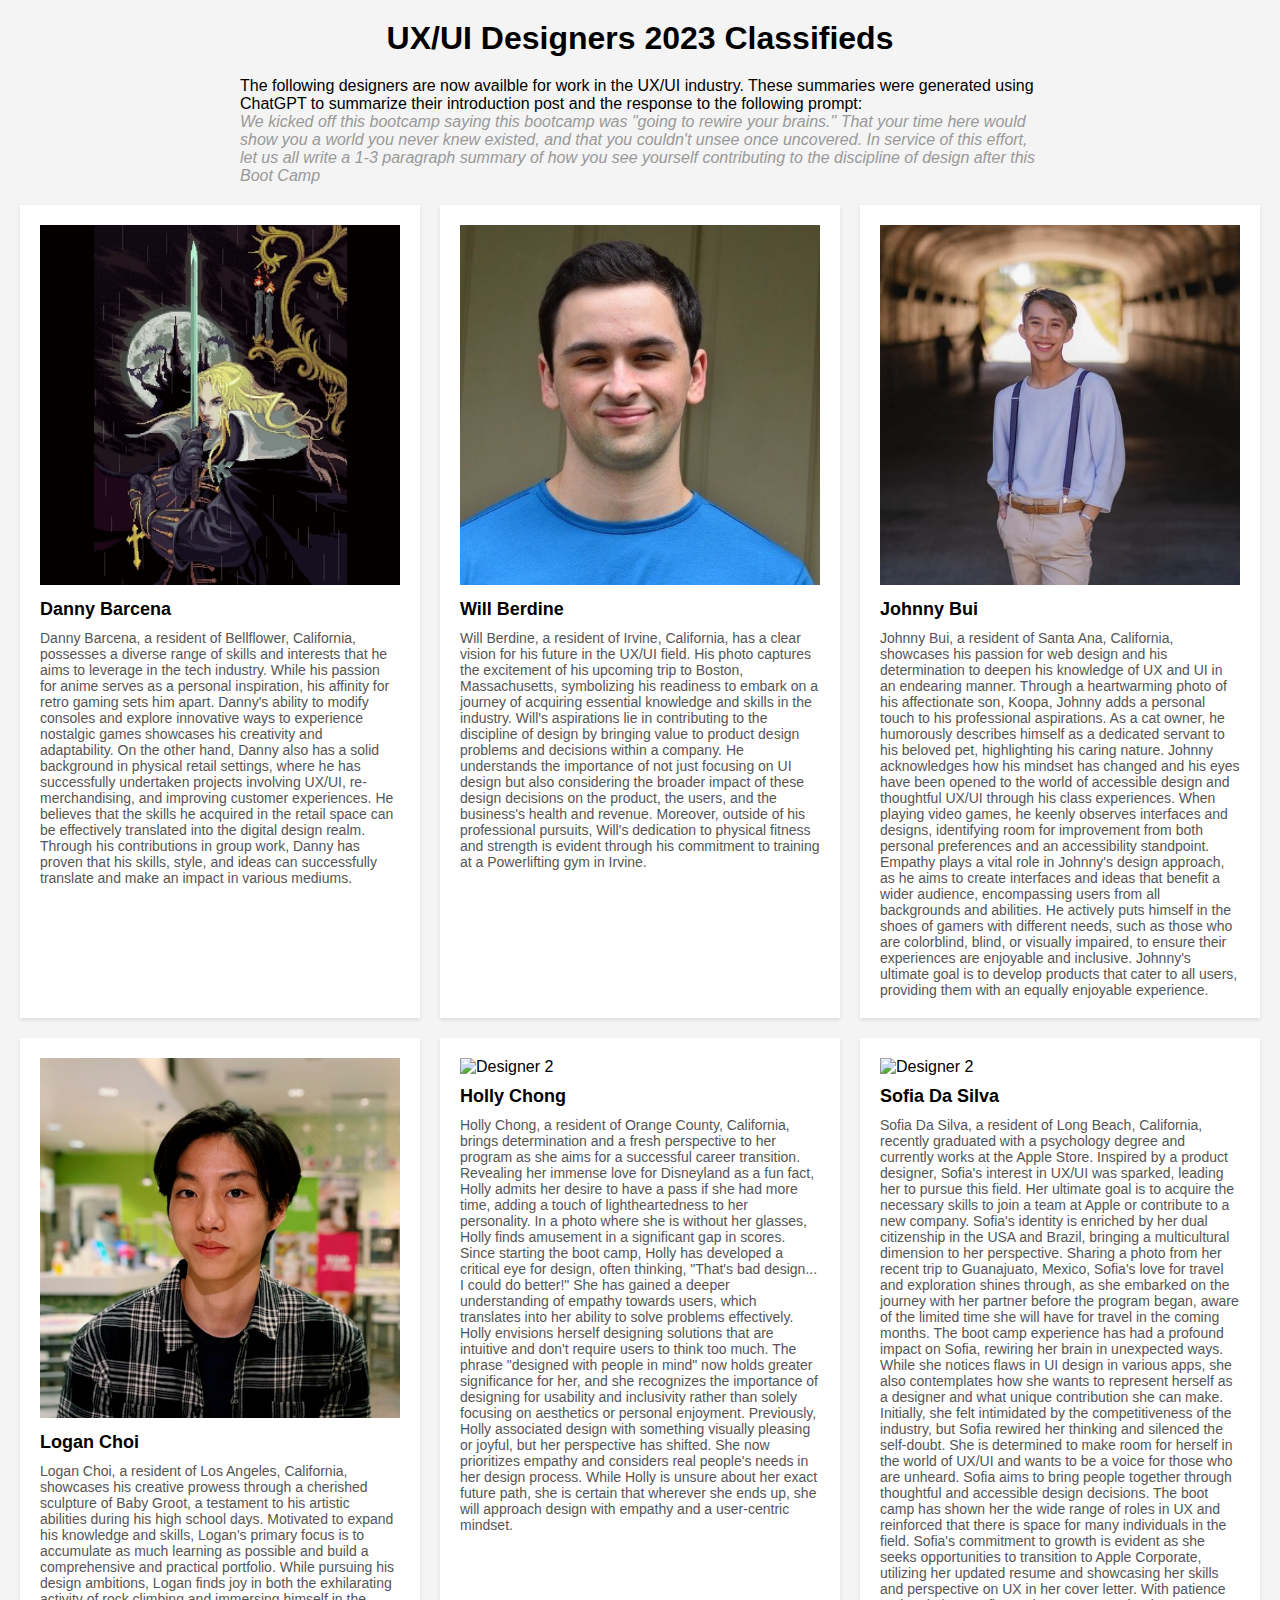
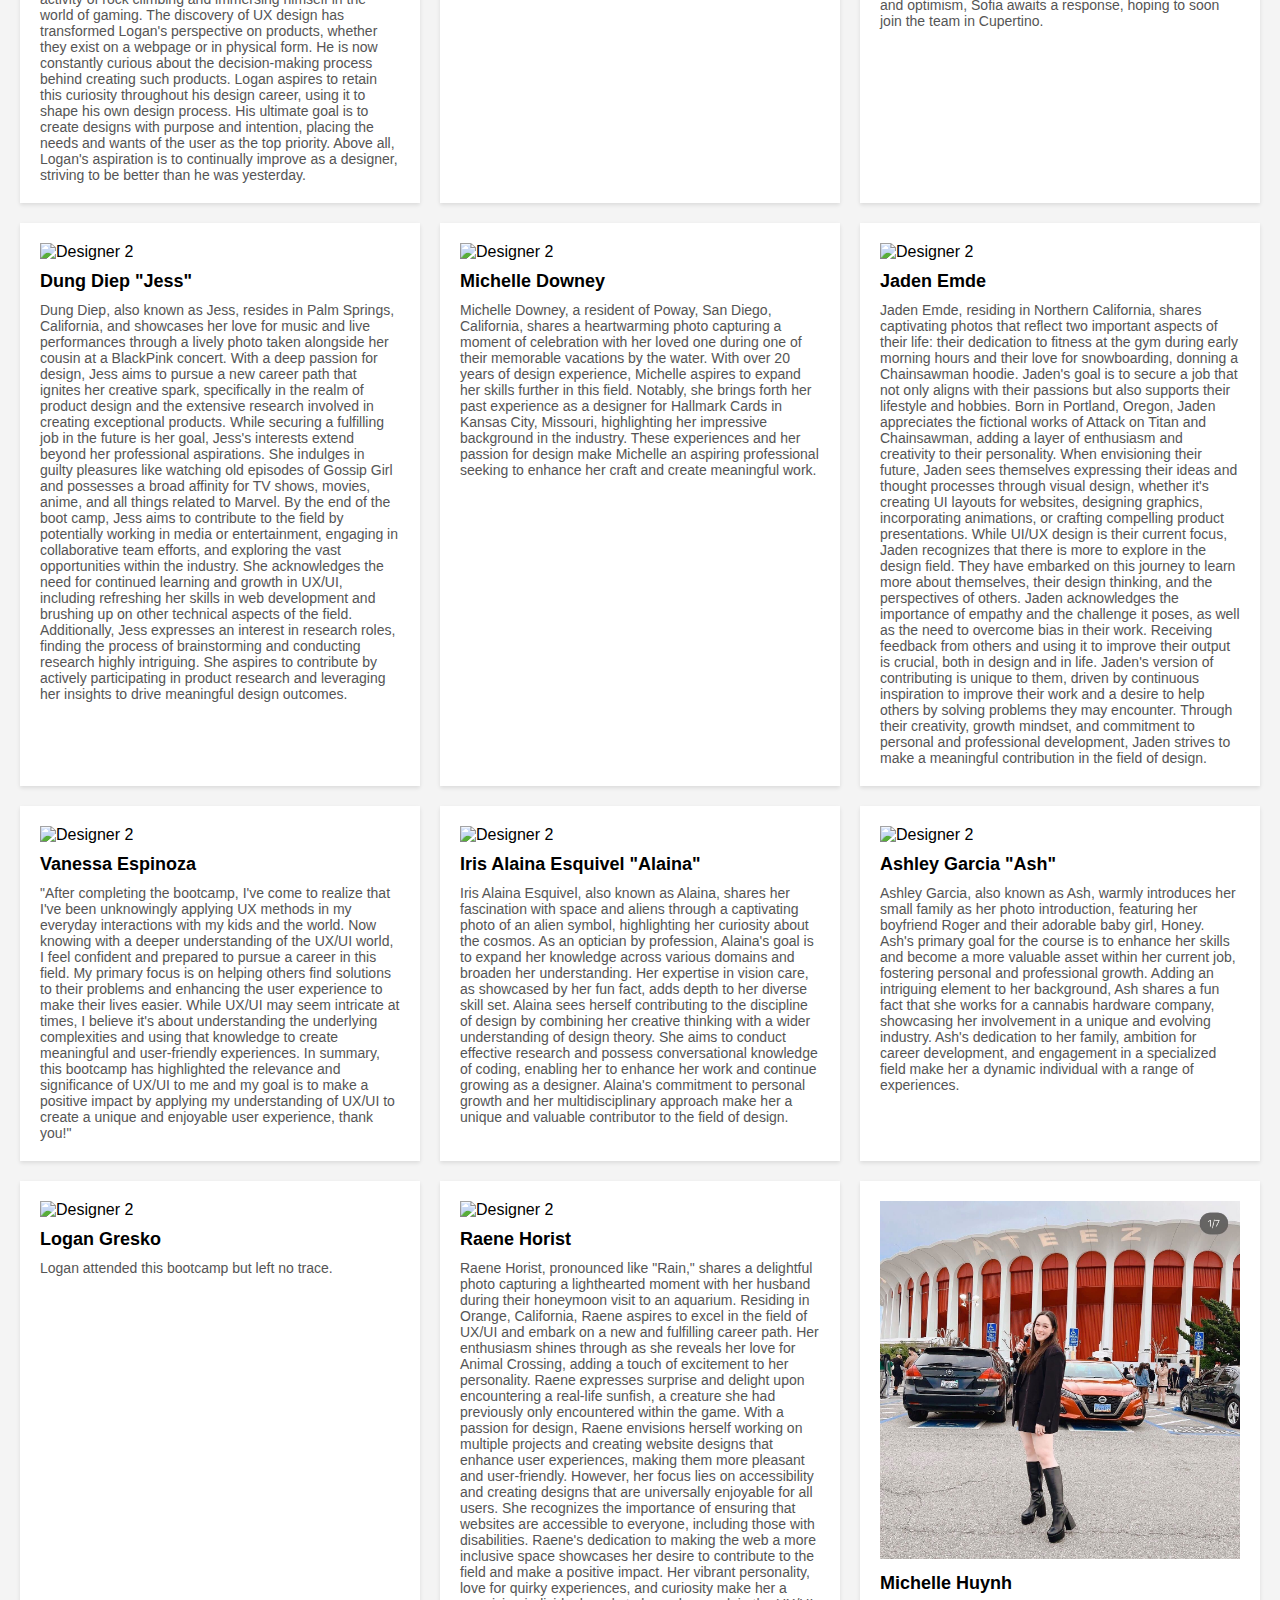
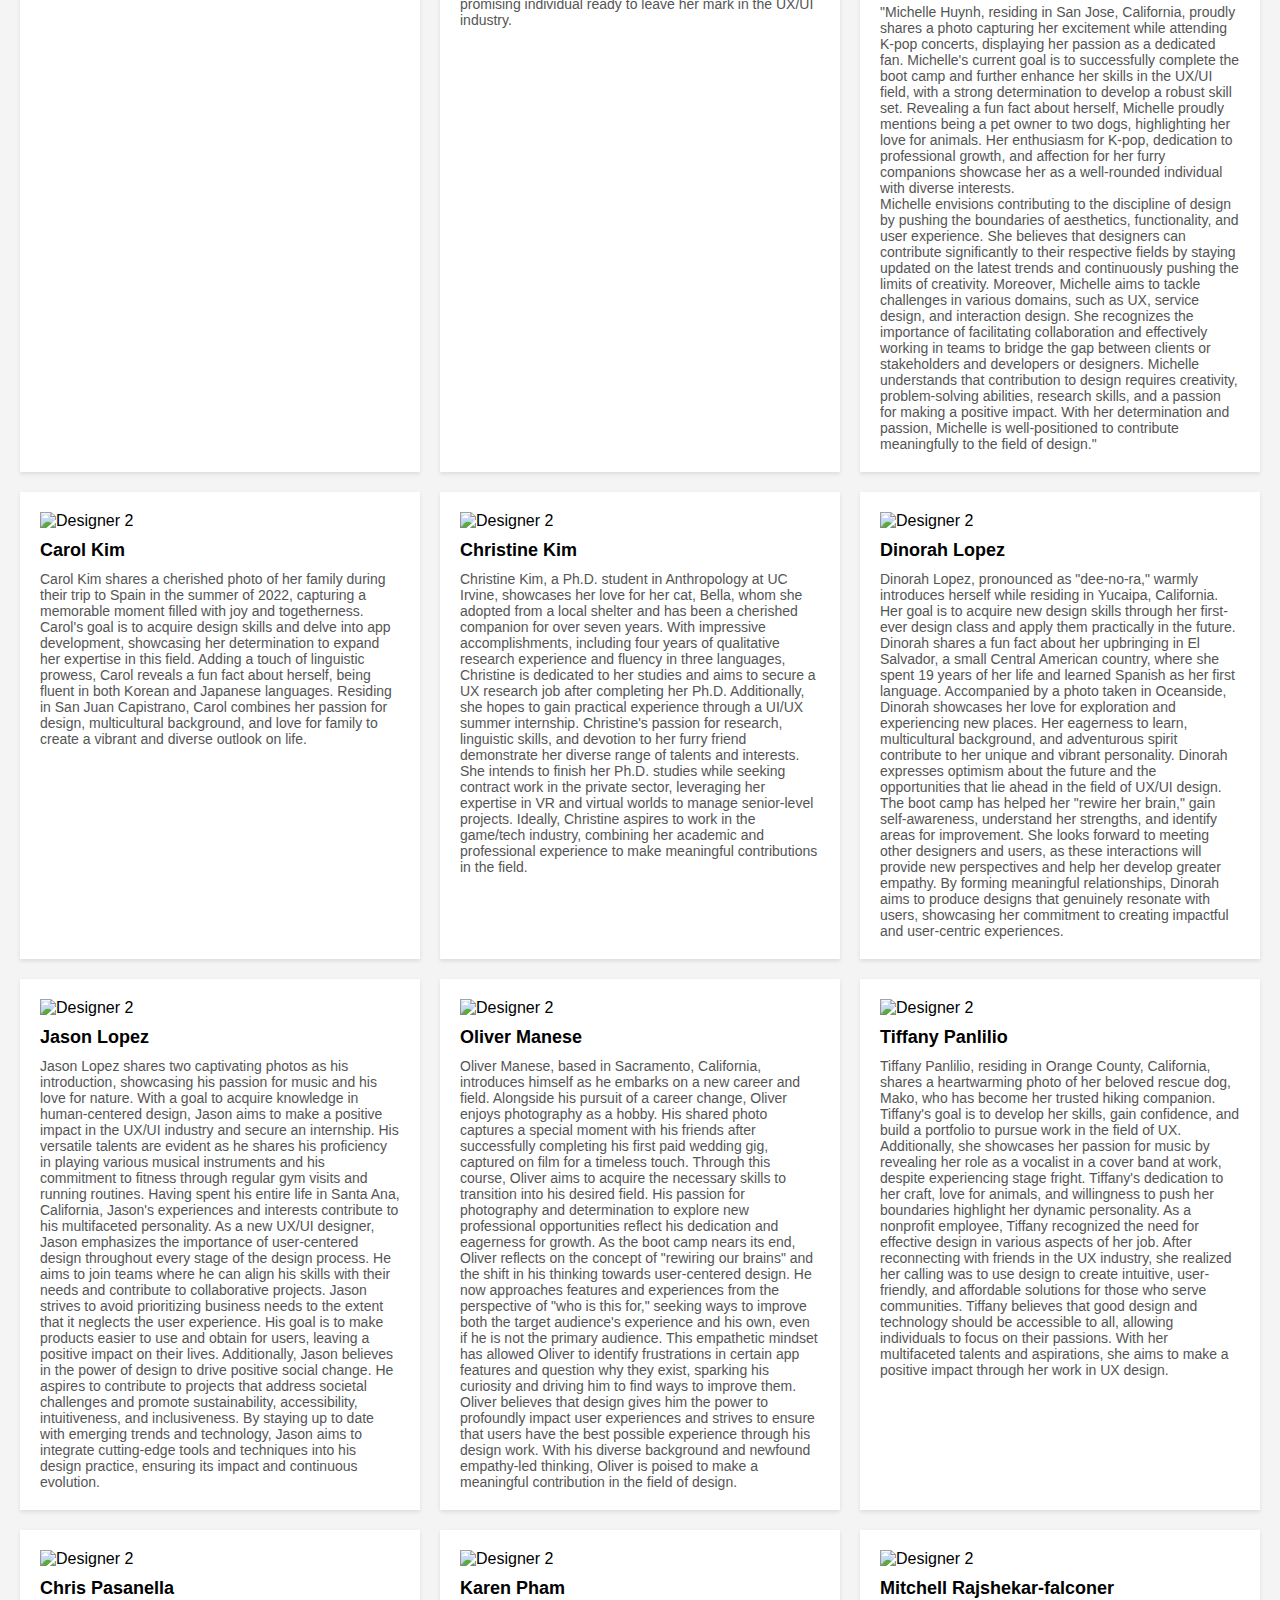
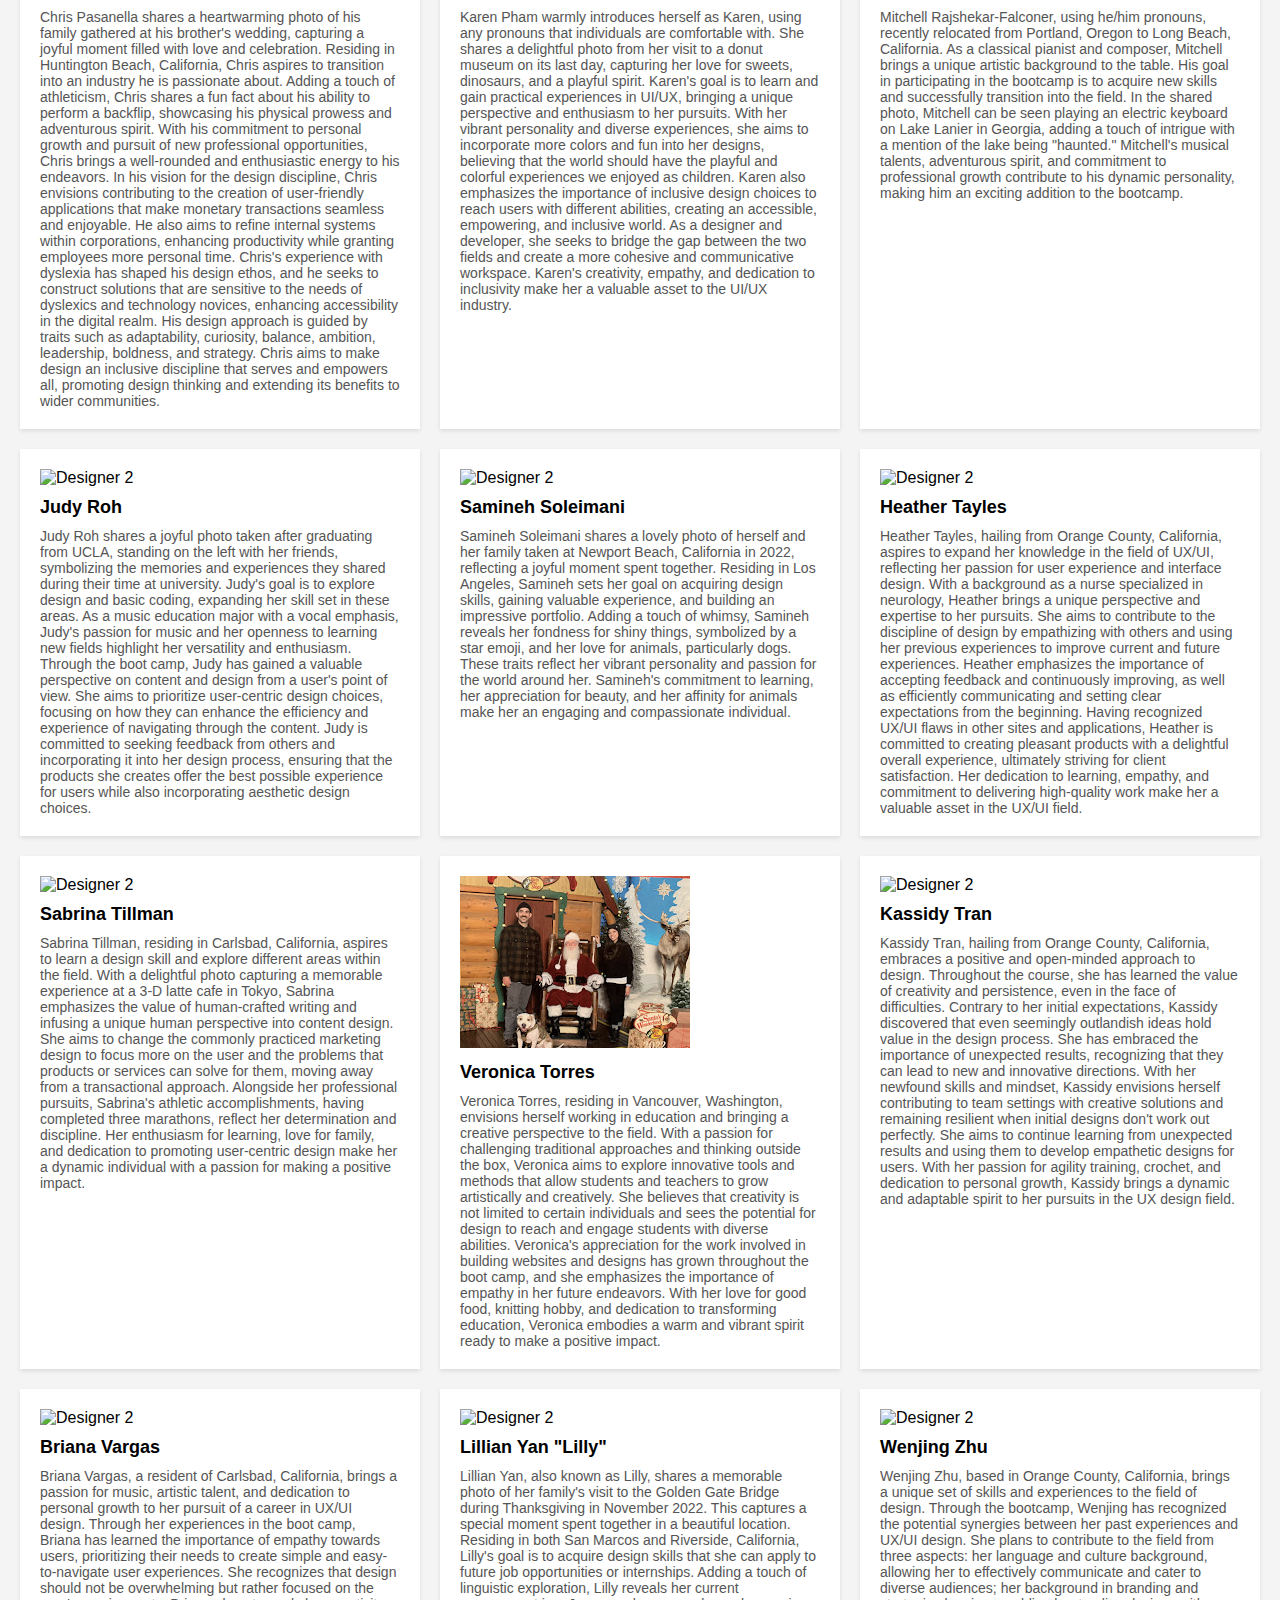
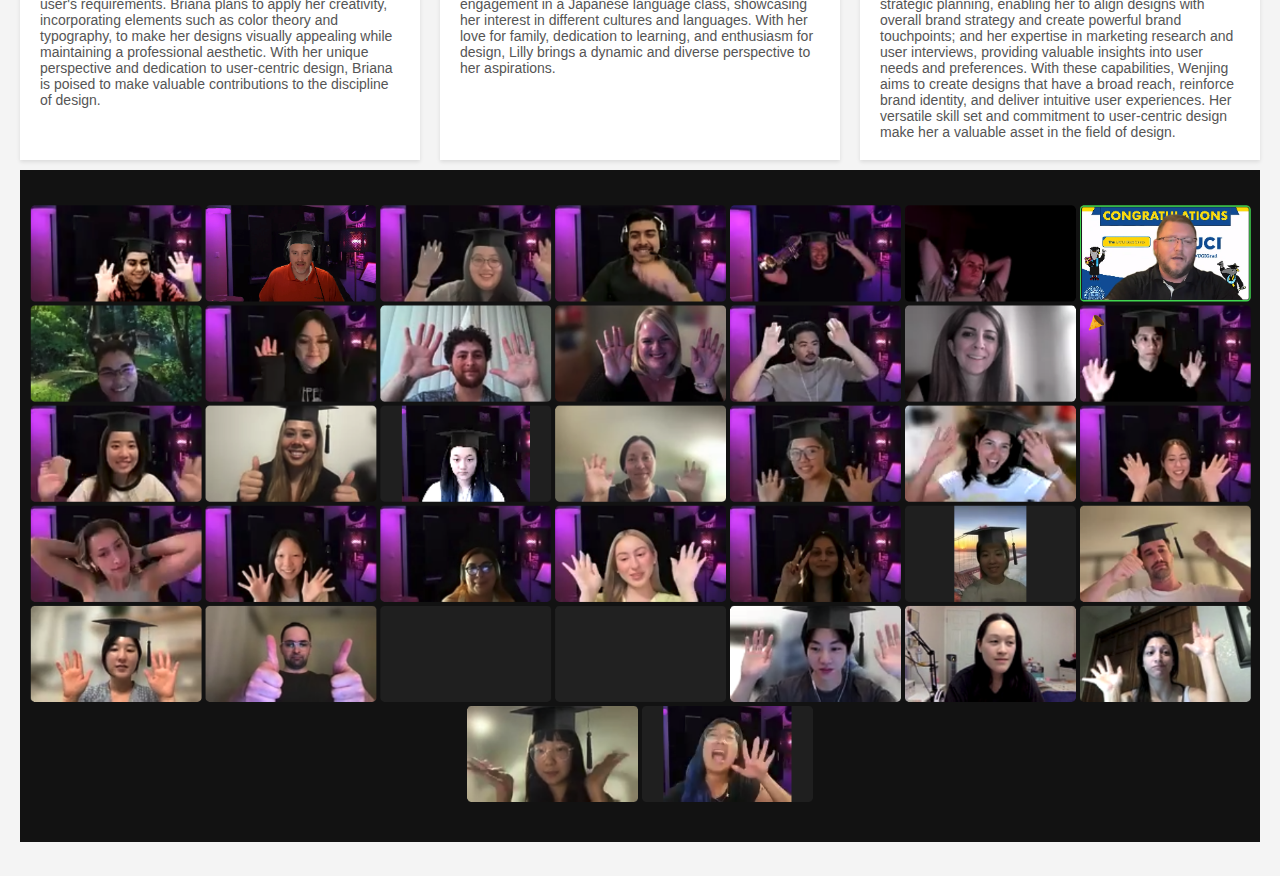
==== commit bd0065a1: "add class photo" ====
--- a/graduation-classifieds/index.html
+++ b/graduation-classifieds/index.html
@@ -618,6 +618,7 @@
             <!-- Repeat the above structure for the remaining postings -->
 
         </div>
+        <img src="images/2023_class_photo.png" alt="class photo" class="class_photo" />
     </div>
 </body>
 
--- a/graduation-classifieds/css/styles.css
+++ b/graduation-classifieds/css/styles.css
@@ -60,4 +60,10 @@
     font-size: 14px;
     color: #555555;
   }
+
+  .class_photo {
+    max-width: 100%;
+    height: auto;
+    margin: 10px 0;
+  }
   